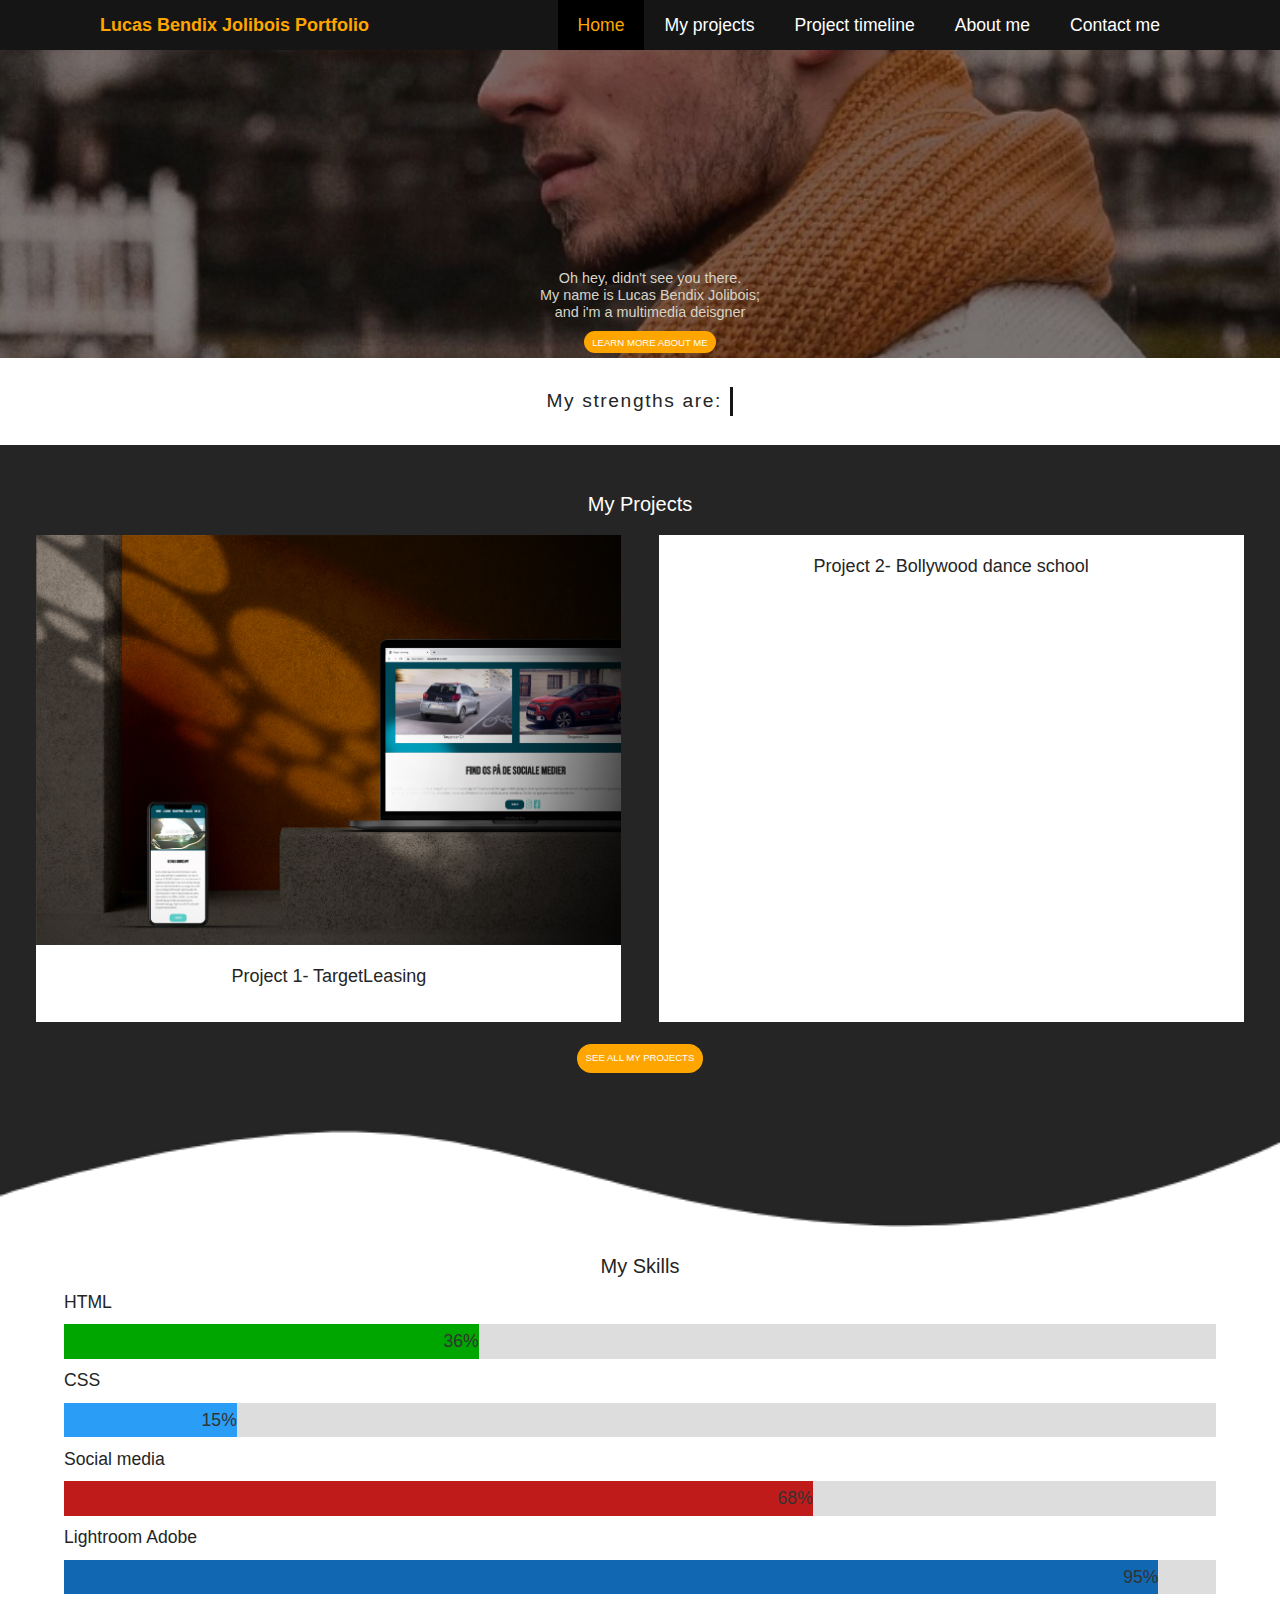
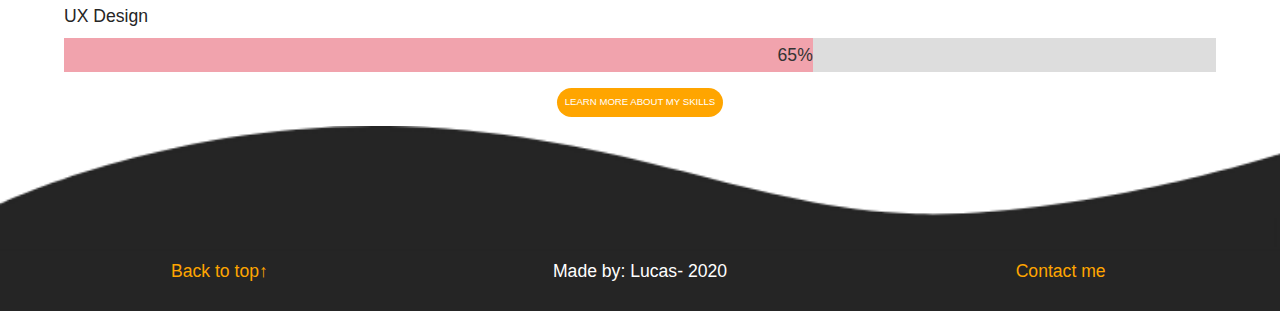
==== index.html @ a6227d9a "lavede about me i html og ændrede burger menu på alle sider" ====
<!DOCTYPE html>
<html>
    <head>
        <meta charset="UTF-8">
        <meta name="viewport" content="width=device-width, initial-scale=1.0">
        <meta http-equiv="X-UA-compatible" content="ie=egde">
        <meta name="description" content="Lucas Jolibois portfolio">
        <meta name="keywords" content="lucas portfolio, pratikplads, multimedie designer, studerende søger praktik">
        <title>Lucas Bendix Jolibois portfolio</title>
        <link rel = "icon" type = "image/png" href = "france2.jpg">
        <link rel = "apple-touch-icon" type = "image/png" href = "france2.jpg"/>
        <script src="https://kit.fontawesome.com/06755d9ca7.js"></script> 
        <link rel="stylesheet" href="style.css">
    </head>
    <body id="body-index">

        <!-- Navigation bar -->
            <header>
                <!--logo (name of the portfolio)-->
                <div class="logo">Lucas Bendix Jolibois Portfolio</div>

                <!--The menu options-->
                <nav >
                <ul>
                    <li><a class="active" href="index.html">Home</a></li>
                    <li><a href="my-projects.html">My projects</a></li>
                    <li><a href="#">Project timeline</a></li>
                    <li><a href="about-me.html">About me</a></li>
                    <li><a href="contact-me.html">Contact me</a></li>
                </ul>

                <!--the burger menu-->
            </nav>
            <div class="burger-menu"><i class="fas fa-bars"></i></div>
            </header>

                


        <!--SECTION A-->

           <section id="section-a">
    
            <div class="bg-image"></div>
            <div class="content-text">
            <h1>Oh hey, didn't see you there.</h1>
            <h1>My name is Lucas Bendix Jolibois; </h1>
            <h1>and i'm a multimedia deisgner</h1>
            <a href="#section-b" class="btn">LEARN MORE ABOUT ME</a>
            </div>
        </section> 


        <!--SECTION B-->
        <section id="section-b" class="container">
            <h1 class="strength">My strengths are:
                <span class="typed-text"></span><span class="writting-cursor">&nbsp;</span></h1>
        </section>

            <!-- SECTION C-->
            <section id="section-c" class="grid">
                <h2 class="content-title">My Projects</h2>
                <ul>
                    <li>
                        <div class="card"> 
                            <img class="image" src="targetleasing.jpg" alt="" width="auto" height="200px">
                            <!--<a id="img-targetleasing" href="#">*/-->
                            <h3 class="card-title">Project 1- TargetLeasing</h3>
                        <!--</a>-->
                        </div>
                    </li>
                    <li>
                        <div class="card">
                            <img class="image" src="bollywood.png"  alt="" width="auto" height="200px">
                            <h3 class="card-title">Project 2- Bollywood dance school</h3>
                        </div>
                    </li>
                </ul>

                <a href="my-projects.html" class="btn2">SEE ALL MY PROJECTS</a>

            </section>

            <!--SECTION D-->
            <section class="section-d">
                <div class="section-c-end-1">
                    <img class="image-2" src="sectionc-end@2x.png"  alt="" width="auto" height="200px">
                </div>
                <h2 id="skill-title" class="content-title">My Skills</h2>
                <div class="container-d">

                    <p class="skill-p">HTML</p>
                    <div class="skill-container">
                        <div class="skill html">36%</div>
                    </div>


                    <p class="skill-p">CSS</p>
                    <div class="skill-container">
                        <div class="skill CSS">15%</div>
                    </div>


                    <p class="skill-p">Social media</p>
                    <div class="skill-container">
                        <div class="skill social-media">68%</div>
                    </div>


                    <p class="skill-p">Lightroom Adobe</p>
                    <div class="skill-container">
                        <div class="skill lightroom">95%</div>
                    </div>


                    <p class="skill-p">UX Design</p>
                    <div class="skill-container">
                        <div class="skill ux-design">65%</div>
                    </div>

                </div>

                <a href="#section-d" class="btn3">LEARN MORE ABOUT MY SKILLS</a>

            </section>


                        <!--SECTION E/ footer-->
                        <section class="section-e">
                            <div class="section-d-end-1">
                                <img id="footer-bølge" class="image-2" src="footer-bølge@2x.png"  alt="" width="auto" height="200px">
                            </div>
                        </section>


                        <!--FOOTER-->
                        <footer id="footer">
                            
                            <ul id="foot">
                                <li id="contact-footer"><a href="#section-a">Back to top↑</a></li>
                                <li id="made-by">  Made by: Lucas- 2020</li>
                                <li id="contact-footer"><a href="contact-me.html">Contact me</a></li>
                            </ul>
                        </footer>
                        
                        
                        
                        
                        
                        <!--Makes the burger menu usable so that it has a function-->
                        <script src="https://code.jquery.com/jquery-3.5.1.js"></script>
                        <script type="text/javascript">
                        $(document).ready(function(){ /*all selectors starts with a "$"*/
                        $('.burger-menu').click(function(){ /*makes it posible to click on the burger menu and adds a function to it*/
                        $('nav').toggleClass('active')}) })</script>  <!--does so that the function that the bruger menu has is to activate the nav bar (the elemtent "nav" will be shown)-->

                        <!--Link to the java script sheet-->
                        <script src="main.js"></script>
    </body>
    </html>
---- style.css ----
@import url('https://fonts.googleapis.com/css2?family=BioRhyme:wght@200&display=swap');

/*Core style*/
body{
    margin: 0;
    font-family: Helvetica, sans-serif;
    text-align: center;
    font-size: 1.1em;
    line-height: 1.5;
    background: #fff;
    color: #ffffff;
}

/*Navigation*/
header{
    position: absolute;
    top: 0;
    left: 0;
    padding: 0 100px;
    background: #151515;
    width: 100%;
    box-sizing: border-box;
}

/*logo in the navigation*/
header .logo{
    color: orange;
    height: 50px;
    line-height: 50px;
    font-size: 18px;
    float: left;
    font-weight: bold;
}

/*push the menu options to the right*/
header nav{
    float: right;
}

/*display flex*/
header nav ul{
    margin: 0;
    padding: 0;
    display: flex;
}

/*removed liststyle*/
header nav ul li{
    list-style: none;
}

/*adapted the menu optiosn to the nav bar on desktop*/
header nav ul li a{
    height: 50px;
    line-height: 50px;
    padding: 0 20px;
    color: #fff;
    text-decoration: none;
    display: block;
}

/*added a hover effect and a location effect*/
header nav ul li a:hover,
header nav ul li a.active{
    color: orange;
    background: #000000;
}

/*added the bruger menu to the menubare and removed it for desktop*/
.burger-menu{
    color: #fff;
    float: right;
    line-height: 50px;
    font-size: 24px;
    cursor: pointer;
    display: none;
}

/*BTN*/
.btn{
    text-decoration: none;
    background: orange;
    display: inline-block;
    color: #ffff;
    padding: 0.7375em 0.85em;
    border-radius: 2em;
    font-size: 9.6px;
    margin: 0.5em 0;
    padding-bottom: 0.7375em;
}

.btn:hover{
    color: orange;
    background: #111111;
}

.btn2{
    text-decoration: none;
    background: orange;
    display: inline-block;
    color: #ffff;
    padding: 0.7375em 0.85em;
    border-radius: 2em;
    font-size: 9.6px;
    margin: 0.5em 0;
    padding-bottom: 0.7375em;
}

.btn2:hover{
    color: orange;
    background: #111111;
}

/*SECTION A*/
#section-a{
    min-height: 328px;
    color: #D8D3C7;
    text-align: left;
    line-height: 0.4375em;
}

#section-a .bg-image{
    position: absolute;
    background-image: url("me1.png");
    display: block;
    background-color: #333333;
    background-position: center;
    background-repeat: no-repeat;
    background-size: cover;
    margin-top: 50px;
    width: 100%;
    height: 328px;
    z-index: -1;
    opacity: 1;
    }
    
    .content-text{
    padding-top: 265px;
    margin-left: 20px;
    text-align: center;
    font-size: 16px;
}

    #section-a h1{

        padding-bottom: 0;
        font-size: 0.9em;
        font-family: Helvetica, sans-serif;
        font-weight: normal;
    }
    
    #section-a .content-wrap{
        padding: 0 1.5em;
    }  

    /*SECTION-B*/
    .container{
        display: flex;
        justify-content: center;
        align-items: center;
    }

    #section-b{
        background-color: #fff;
    }

    .container h1{
        font-size: 1.2rem;
        font-weight: lighter;
        letter-spacing: 0.1rem;
        text-align: center;
        overflow: hidden;
        padding: 1rem;
        color: #252525;
    }

    .typed-text{
        font-weight: lighter;
        color: orange;
    }

    /*the blink type animation*/
    .writting-cursor{
        display: inline-block;
        width: 3px;
        background-color: #151515;
        margin-left: 0.1rem;
        animation: blink 1s infinite;
    }

    .writting-cursor.typing{
        animation: none;
    }

    /*here i define the apearance of the blinking type animation fro section b*/
    @keyframes blink{
        0% { background-color: #151515;} /*0% of the 1s it will be white*/
        49% { background-color: #151515;}
        50% { background-color: transparent;} /*50% of the animation of the one second it will be transparent which will make it blink*/
        99% { background-color: transparent;}
        100% { background-color: #151515;} /*this will make it reapear at 100% which is at 1 second*/
    }



    #body-index img{
        display: block;
        width: 100%;
        height: auto;
    }
    
    /*Section C*/
    #section-c {
        background: #252525;
        padding: 20px 1em 17px;
    }

    #section-c h2{
        font-size: 20px;
        font-weight: lighter;
        margin-top: 24px;
    }

    #section-c .card-title{
        font-size: 18px;
        font-family: Helvetica, sans-serif;
        font-weight: lighter;
        padding-bottom: 14px;
        padding-top: -15px;
    }
    
    #section-c ul{
        list-style: none;
        margin: 0;
        padding: 0;
    }
    
    #section-c li{
        margin-bottom: 1em;
        background: #ffffff;
        color: #252525;
    }
    
    .card-content{
        padding: 1.5em;
    }

/*SECTION D*/

    .section-d{
        box-sizing: border-box;
    }

    .section-c-end-1{
        margin-top: -1px;
        display: block;
    }
    .container-d p{
        color: #252525;
        line-height: 0.5em;
        
    }

    .container-d{
        margin-top: 1em;
        margin-left: 5%;
        width: 90%;
    }

    .skill-p{
        text-align: left;
        color: #252525;
    }

    #skill-title{
        color: #252525;
        font-size: 20px;
        font-weight: lighter;
        margin-top: 24px;
    }

    .skill-container{
        width: 100%;
        background: #ddd;
    }

    .skill{
        text-align: right;
        padding-top: 4px;
        padding-bottom: 4px;
        color: #333333;
    }

    .html{
        width: 36%;
        background-color: #00A600;
    }

    .CSS{
        width: 15%;
        background-color: #2a9df6;
    }

    .social-media{
        width: 68%;
        background-color: #c01b1b;
    }

    .social-media{
        width: 65%;
        background-color: #c01b1b;
    }

    .lightroom{
        width: 95%;
        background-color: #1167b1;
    }

    .ux-design{
        width: 65%;
        background-color: #f1a3ad;
    }


    /*btn for skills*/
    .btn3{
        text-decoration: none;
        background: orange;
        display: inline-block;
        color: #ffff;
        padding: 0.7375em 0.85em;
        border-radius: 2em;
        font-size: 9.6px;
        margin: 16px 0;
        padding-bottom: 0.7375em;
    }
    
    .btn3:hover{
        color: orange;
        background: #111111;
    }

    /*SECTION E*/
    #footer-bølge{
        margin-top: -7px;
        display: block;
    }


 /*FOOTER*/


 #footer{
    padding: 0.6em;
    padding-bottom: 1.5em;
    background: #252525;
    color: #ffffff;
    text-align: center;
    font-family: Helvetica, sans-serif;
    margin-top: -3px;
    
    
}

#footer a{
    color: orange;
    text-decoration: none;
}

#footer ul{
    list-style: none;
    margin: 0;
    padding: 0;
}
#footer ul a{
    list-style: none;
    margin: 0;
    padding: 0;
    
}

#foot{
    display: grid;
    grid-gap: 3px;
    padding: 0;
    list-style: none;
    grid-template-columns: 1fr  1fr 1fr ; 
}




/*@media for samller devices such as iphone SE*/
@media (max-width: 320px){
    header .logo{
        font-size: 18px; 
    }}

    @media(min-width: 700px){

    
        #section-c .card-content{
            margin-left: 300px;
        }
    
        #section-c ul{
            display: flex;
            justify-content: space-around;
        }
    
        #section-c li{
            width: 47%;
        }

        #section-c .grid-project li{
            width: 4%;
        }
    }


/*------------------------   MY PROJECTS   -----------------------------*/


/* this selecs and applies to every element before and after CSS pseudo elements */
#body-projects *,           
#body-projects *::before,
#body-projects *::after {
  box-sizing: border-box;
}

/*CSS FOR THE BODY*/
#body-projects { 
  color: #272727;
  font-family: Helvetica, sans-serif;
  text-align: center;
  font-style: normal;
  font-weight: 500;
  letter-spacing: 0.1px;
  line-height: 1.5;
  padding: 1rem;
  background: #252525;
}

/*the cards themselves*/
.my-projects-cards-title-section{
  max-width: 1300px; /*the largest width the cards can have*/
  margin: 0 auto; /*the auto will help center it*/
}

/* the title above the cards*/
.my-projects-cards-title-section h1 { 
    margin-top: 2em;
    text-align: center;
    font-size: 1.2rem;
    font-weight: lighter;
    letter-spacing: 0.1rem;
    text-align: center;
    overflow: hidden;
    padding: 1rem;
    color: #fff;
}

.my-projects-cards-title-section img {
    display: block; /*displays it (if it had said none it wouldnt have been visible*/
    width: 100%; /*width of the picture*/
    height: 20rem; /*the height of the picture*/
    object-fit: cover; /*does so the it fits the cove of the box. this does so that the height or width won't get weirdly affected*/
}

.btn5  {
  color: #252525;
  padding: 0.8rem;
  text-transform: uppercase; /*makes it big letters*/
  display: block; /*displays it as a block*/
  width: 100%; /*width of the button*/
  padding: 1.5rem; /*around the button*/
  font-size: 1.2rem; 
  text-align: center; /*centers the button*/
  color: orange; /*color of text from button*/
  background: #333333; /*background of button*/
  border: none; /*no borders*/
  border-radius: 0rem; /*makes the button rectangle*/
  transition: 0.2s; /*transition for it to change color*/
  cursor: pointer; /*shows that it is clickable*/
  letter-spacing: 0.1rem;
  text-decoration: none;
}



a, a:hover, a:focus, a:active {
    text-decoration: none;
    color: inherit;
}

.card-btn1:hover,
.card-btn1:active { /*activates the hover so that the buttons has an hover effect*/
    background-color: orange;
    color: #252525;
}

.card-btn1 span{
    margin-left: 1rem; /*how much it moves when the transition is activated*/
    transition: 0.2s; /*time for the arrow to apear*/
}

.card-btn1:hover span,
.card-btn1:active span{
    margin-left: 1.5rem; /*how much the arrow should move when the mouse is on the button (when its transitioning)*/
}

.cards1 {
  display: flex; /*flexes the cards so that they are in collumns*/
  flex-wrap: wrap; /*wraps it up in a way they puts it in rows*/
  text-decoration: none; /*removes text decorations*/
  list-style: none; /*removes list style*/
  margin: 0; /*does so it doesnt gets pushed*/
  padding: 0; /*does about the same thing*/
  transition: 0.2s; /*transition for the card to move when you have your mouse on it*/
}

.cards_item1 {
  display: flex; /*flexes the cards so that they are in collumns*/
  padding: 1rem; /*pushes everthing with 1 rem*/
}

.card1:hover{
    transform: translateY(-2%); /*how much the cards/ boxes move when the mouse is on it*/
    transition: 0.5s; /*transition time*/
    box-shadow: 0 4rem 8rem rgba(0, 0, 0, 0.41); /*shadow applied when the arrow is on the box*/
}

@media (min-width: 640px) {
  .cards_item1 {
    width: 50%; /*changes the width to 50%*/
  }
}

@media (min-width: 896px) {
  .cards_item1 {
    width: 33.33%; /*changes the width to 33,33% when the screensize is min 896px in width*/
  }
}

.card_content1 { /*card/ box with text*/
  padding: 1rem;
  background: #fff;
}

.card_title1 { /*title of all the cards/ boxes*/
  color: #252535;
  font-size: 1rem;
  font-weight: 600;
  margin: 0px;
  letter-spacing: 0.1rem;
}

.card_text1 { /* the text of the cards*/
  color: #252525;
  font-size: 0.875rem;
  line-height: 1.5;
  margin-bottom: 1.25rem;    
  font-weight: 400;
}

.card1 {
    background-color: #fff; /*changes color of background of card but is underneath*/
    border-radius: 0; /*changes the border radius to 0 so that it won't get round*/
    box-shadow: 0 3rem 6rem rgba(0, 0, 0, 0.1); /*adds a small barely visible shadow with a visibility of 0.1*/
    display: flex; 
    flex-direction: column;
    overflow: hidden;
  }





/*----------------TargetLeasing OG DE FLESTE ANDRE PROJEKTER-------------*/

/*body*/
#target-body{
    background: #252525;
    font-family: 'Helvetica', sans-serif;
}

/* SECTION A */
.target-image1{
    max-width:100%;
    height:auto;
    margin-top: 50px;
}
    
    #target-body img{
    vertical-align: middle;
    border-style:none;
    }

    .section-a-target{
        max-width:1500px;
    }

    /*SECTION B-G*/
body .project-about {
    margin-top: 50px;
    text-align: center;
    font-size: 1.2rem;
    font-weight: lighter;
    letter-spacing: 0.1rem;
    text-align: center;
    overflow: hidden;
    padding: 1rem;
    font-family: 'Helvetica', sans-serif;
    color: orange;


}

body .project-about-p{
    margin-top: -1.5em;
    font-family: 'Helvetica', sans-serif;
    padding-right: 10%;
    padding-left: 10%;
}

/*Section G*/
body .koncept-tl{
    margin-bottom: 2.8em;
}

/*------ youtube nicoline -------*/

body .nicoline-youtube{
    text-align: center; 
    margin-top: 50px;
}

#target-body p{
    padding-right: 10%;
    padding-left: 10%;
}

.nicoline-youtube{
    position: relative;
    width: 100%;
    padding-bottom: 40%; 
    height: 10;
  }
  .nicoline-youtube iframe{
    position: absolute; /*turn it into */
    top:0; /*placement of top*/
    left: 0; /*place of the left side. this puts the video in the middle. without this it would'nt be in the middle, and would'nt be responsive*/
    width: 100%; /*how much of the video should be visible in width*/
    height: 100%; /*how much of the video should be visible in height*/
    z-index: 1; /*does so that it is behind the burger menu when activated*/
  }

  /*--------------above earth------------*/
  /* SECTION A */
.target-image2{
    max-width:70%;
    height:auto;
    margin-top: 50px;
    margin-bottom: -4%;
}
    
    #section-a-target-2 img{
    vertical-align: middle;
    border-style:none;
    }

    .section-a-target2{
        max-width:1500px;
    }

  /*-------------------- CONTACT---------------------*/

/*css that will only affect the body of the contact page*/
#body-contact{
    background: #252525; /*changes the background of the contact page*/
}

/*title contact*/
#title-contact h2{
font-size: 20px; /*turns the font-size into 20px*/
font-weight: lighter; /*turns it into a ligthter font*/
padding-top: 50px; /*space between the top and the title*/
color: #ffff; /*changes the color of the title*/
text-align: center; /*aligns the title to the center*/
}


/*paragraph*/
.text-a-contact{
    margin-left: 5%; /*how much it gets pushed in from the left side*/
    margin-right: 5%; /*how much it gets pushed in from the right side*/
}

/*only affects my mail*/
p .mail{
    color: orange; /*chnages the color of my mail in the paragraph*/
}


/*the box itself*/
.box{
    background-color: #fff; /*makes the box that the formular is on white*/
    margin-top: 2%; /*closure so the section above*/
    margin-left: 10%; /*how much it gets pushed in from the left side*/
    margin-right: 10%; /*how much it gets pushed in from the right side*/
    padding: 20px; /*padding all around the boxes*/
    align-items: center; /*aligns it to the center*/
  }


  /*title of the different boxes (woudld'nt work without using an id)*/
  #label{
      color: #252525; /*changes it color*/
    display: block; /*displaying it as a block*/
    text-align: center; /*align it to the center*/
    line-height: 140%; /*line height between the deffirent lines*/
    font-size: 0.85em; /*the font size of the title above the boxes*/
}

/*the text box the the message*/
#text-box{
    height: 150px; /*the height of the box with the text*/
    font-family: Helvetica, sans-serif; /*changes the font so that it matches the others*/
}

/*css that will affect all the boxes, both the text box, select box and textarea*/
input[type=text], textarea, select {
    border: 0.5px solid #333333; /*this will add a border around the boxes that is 0.5px*/
    box-sizing: border-box;
    margin-top: 4px; /* margin between every box on top */
    margin-bottom: 12px; /* adds a margin under ever box*/
    width: 100%; /*this is the size of the boxes*/
    resize: vertical; /* does so that you can only resize the message box vertical. makes it more userfriendly */
    padding: 8px; /* this will add padding which will also change the size of the boxes*/ 
  }
  
  /* button of the contact formula*/
  input[type=submit] { /*the button is a type submit*/
    color: #fff; /*text color of the button*/
    background: #252525; /*background color of the button*/
    border-radius: 20px; /*roundness of the button*/
    border: none; /*removes border so that there's no mark around it*/
    padding: 12px 27px; /*height and width of the button*/
    cursor: pointer; /*shows that the button is clickable*/
  }
  
  /* hover effect when the mouse is on the button*/
  input[type=submit]:hover { /*once again the button is a type=submit*/
    columns: #252525; /*color of the text when the mouse is above the button*/
    background-color: orange; /*color that the button chnages into once the mouse is aboce it*/
  }
  
 
/*extra css code for the footer*/
#body-contact #footer{
    margin-top: 4%;
}




/*------- MEDIA QUERIES PRIMARILY FOR THE NAVIGATION--------*/


/*@media for the menu for everything smaller than 990 pixels*/
@media (max-width: 990px){
    header{
        padding: 0 20px;
    }

/*made the bruger menu visible on smaller devices (to make it responsive)*/
    .burger-menu{
        display: block;
    }

/*made the burger menu usable (on smaller devices)*/
    header nav{
        /*display: none;*/
        
        position: absolute; /*makes invisible so that you'll see the main page*/
        width: 100%;
        height: calc(100vh - 50px); /*100vh does so that the menu bare on phone uses all the screen. retracting 50px as the 100vh uses abit more than the whole screen*/
        background: #151515;
        z-index: 2; /*puts the burger menu infront as i had trouble with it either being behind the youtbe video or covering it so that the youtube video wouldn't play*/
        top: 50px; /*how far down it is places from the top*/
        left: -100%; /*does so that the menu bar comes from the left side. if it was without the -, it would have come from the right side*/
        transition: 0.5s; /*how long it takes for the menu bare to apear. 0.5s gives it time to show the transition*/
    }

/*code for the header nav. when its active the menu bar will apoear at the middle of the screen instead of being on the left side*/
    header nav.active{
        left: 0;
    }

/*code for the menu on smaller devices*/
    header nav ul{
        display: block; /*alignes the menu downwards*/
        text-align: center; /*centers it so that it isnt on the left side*/
    }

/*box code*/
    header nav ul li a{
        border-bottom: 1px solid #333333; /*adds a line around the menu options so that you can differentiate between the boxes of the meu options and the the limits and where it ends*/
    }
}
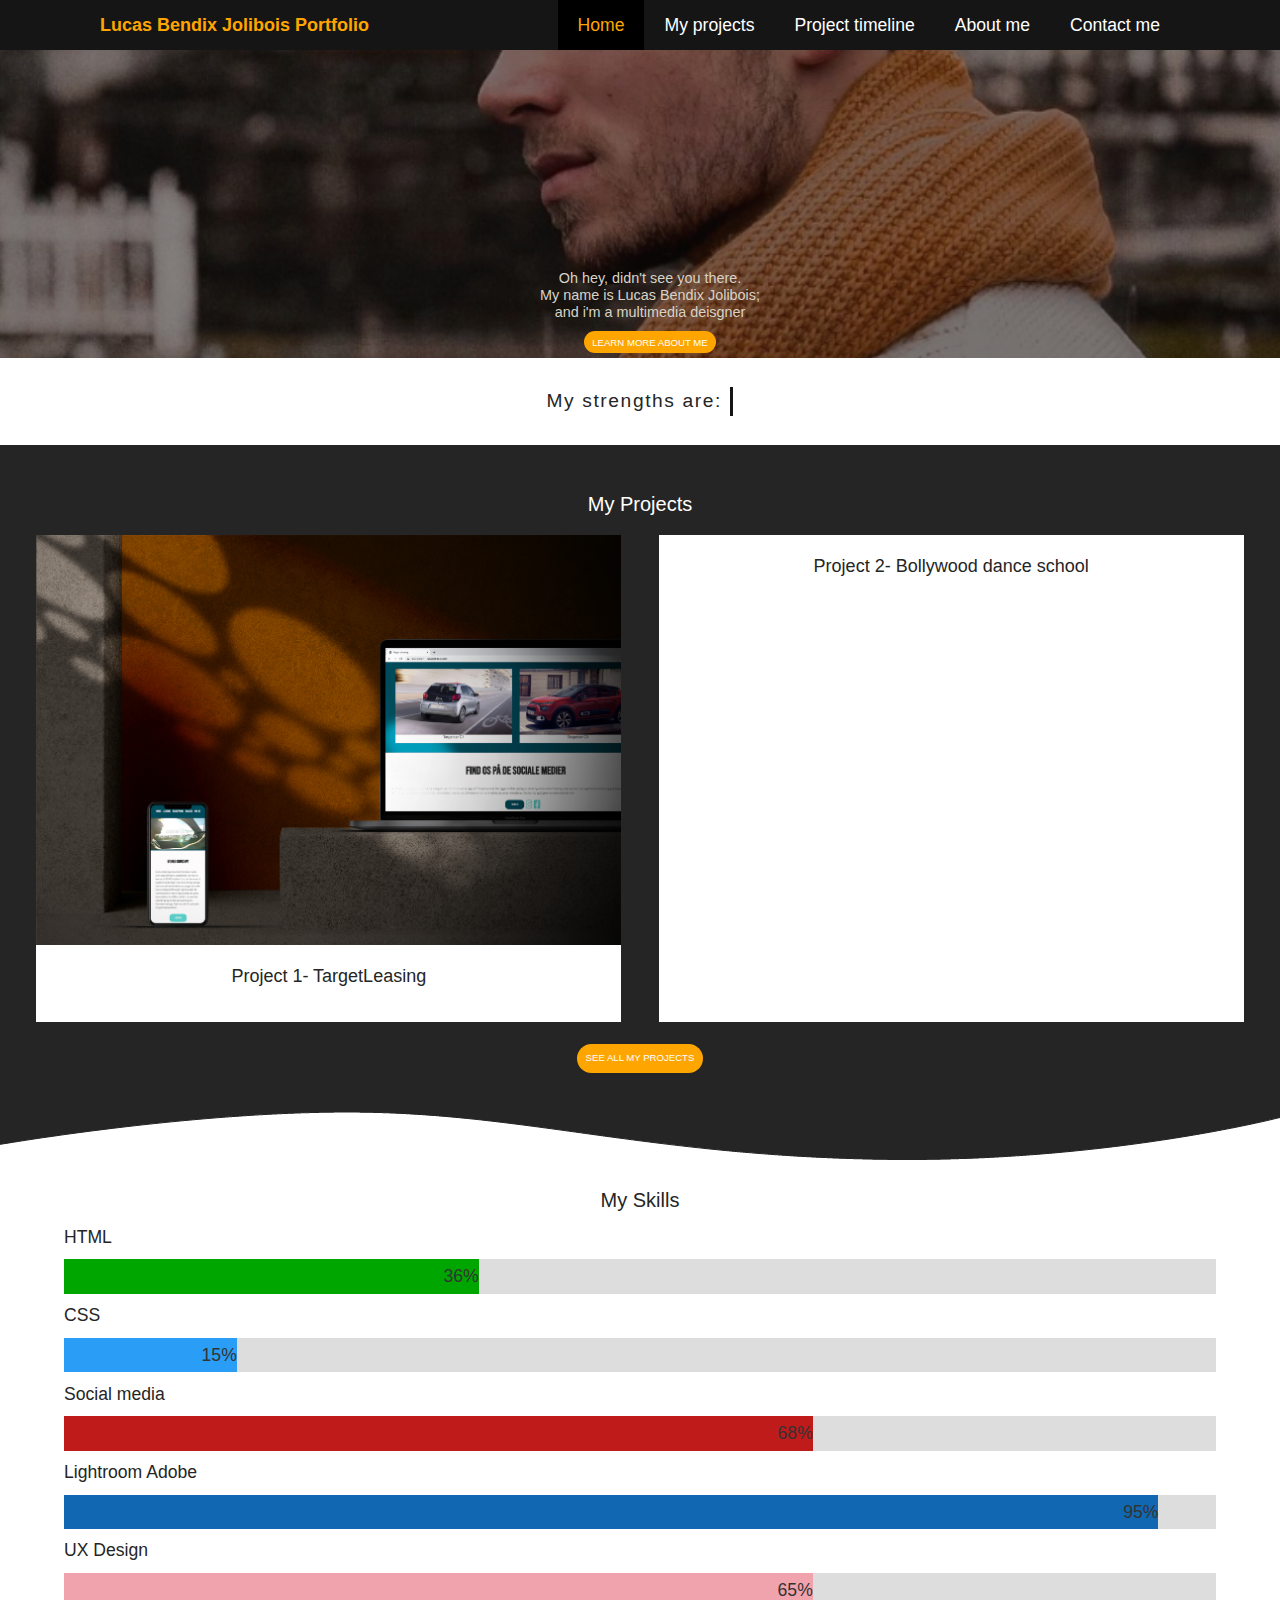
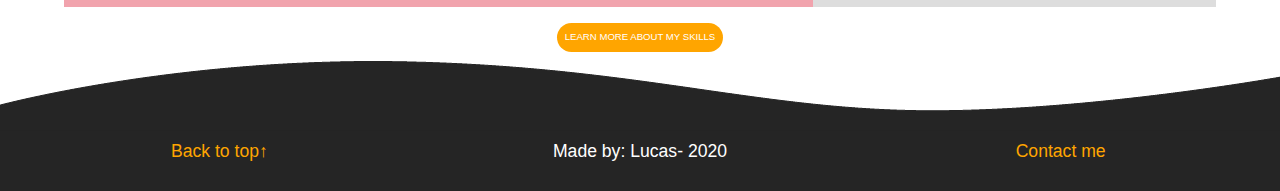
==== commit b932e5f7: "færdig med om mig siden" ====
--- a/index.html
+++ b/index.html
@@ -46,7 +46,7 @@
             <h1>Oh hey, didn't see you there.</h1>
             <h1>My name is Lucas Bendix Jolibois; </h1>
             <h1>and i'm a multimedia deisgner</h1>
-            <a href="#section-b" class="btn">LEARN MORE ABOUT ME</a>
+            <a href="about-me.html" class="btn">LEARN MORE ABOUT ME</a>
             </div>
         </section> 
 
@@ -84,7 +84,7 @@
             <!--SECTION D-->
             <section class="section-d">
                 <div class="section-c-end-1">
-                    <img class="image-2" src="sectionc-end@2x.png"  alt="" width="auto" height="200px">
+                    <img class="image-2" src="ting.png"  alt="" width="auto" height="200px">
                 </div>
                 <h2 id="skill-title" class="content-title">My Skills</h2>
                 <div class="container-d">
@@ -120,7 +120,7 @@
 
                 </div>
 
-                <a href="#section-d" class="btn3">LEARN MORE ABOUT MY SKILLS</a>
+                <a href="about-me.html" class="btn3">LEARN MORE ABOUT MY SKILLS</a>
 
             </section>
 
@@ -128,7 +128,7 @@
                         <!--SECTION E/ footer-->
                         <section class="section-e">
                             <div class="section-d-end-1">
-                                <img id="footer-bølge" class="image-2" src="footer-bølge@2x.png"  alt="" width="auto" height="200px">
+                                <img id="footer-bølge" class="image-2" src="ting2.png"  alt="" width="auto" height="200px">
                             </div>
                         </section>
 
--- a/style.css
+++ b/style.css
@@ -673,6 +673,140 @@
         max-width:1500px;
     }
 
+    /*----------------ABOUT ME-----------------*/
+
+
+
+/* this selecs and applies to every element before and after CSS pseudo elements */
+#body-about-me *,           
+#body-about-me *::before,
+#body-about-me *::after {
+  box-sizing: border-box;
+}
+
+
+#body-about-me li{
+    border: none;
+}
+
+
+/*CSS FOR THE BODY*/
+#body-about-me { 
+    background-color: #252525;
+  color: #272727;
+  font-family: Helvetica, sans-serif;
+  text-align: center;
+  font-style: normal;
+  font-weight: 500;
+  letter-spacing: 0.1px;
+  line-height: 1.5;
+  padding: 1rem;
+  
+}
+
+
+
+
+#section-a-projects2{
+    background-color: #fff;
+}
+
+
+/*the cards themselves*/
+.my-projects-cards-title-section2{
+  max-width: 1300px; /*the largest width the cards can have*/
+  margin: 0 auto; /*the auto will help center it*/
+}
+
+/* the title above the cards*/
+.my-projects-cards-title-section2 h1 { 
+    margin-top: 2em;
+    text-align: center;
+    font-size: 1.2rem;
+    font-weight: lighter;
+    letter-spacing: 0.1rem;
+    text-align: center;
+    overflow: hidden;
+    padding: 1rem;
+    color: #252525;
+}
+
+.my-projects-cards-title-section2 img {
+    display: block; /*displays it (if it had said none it wouldnt have been visible*/
+    border: none;
+    width: 100%; /*width of the picture*/
+    height: 20rem; /*the height of the picture*/
+    object-fit: cover; /*does so the it fits the cove of the box. this does so that the height or width won't get weirdly affected*/
+}
+
+
+
+
+
+
+
+.cards2 {
+  display: flex; /*flexes the cards so that they are in collumns*/
+  flex-wrap: wrap; /*wraps it up in a way they puts it in rows*/
+  text-decoration: none; /*removes text decorations*/
+  list-style: none; /*removes list style*/
+  margin: 0; /*does so it doesnt gets pushed*/
+  padding: 0; /*does about the same thing*/
+
+}
+
+.cards_item2 {
+  display: flex; /*flexes the cards so that they are in collumns*/
+  padding: 0rem; /*pushes everthing with 1 rem*/
+}
+
+
+
+@media (min-width: 640px) {
+  .cards_item2 {
+    width: 50%; /*changes the width to 50%*/
+  }
+}
+
+@media (min-width: 896px) {
+  .cards_item2 {
+    width: 33.33%; /*changes the width to 33,33% when the screensize is min 896px in width*/
+  }
+}
+
+.card_content2 { /*card/ box with text*/
+  padding: 1rem;
+  background: #fff;
+}
+
+.card_title2 { /*title of all the cards/ boxes*/
+  color: #252535;
+  font-size: 1rem;
+  font-weight: 600;
+  margin: 0px;
+  letter-spacing: 0.1rem;
+}
+
+.card_text2 { /* the text of the cards*/
+  color: #252525;
+  font-size: 0.875rem;
+  line-height: 1.5;
+  margin-bottom: 1.25rem;    
+  font-weight: 400;
+}
+
+.card2 {
+    background-color: #fff; /*changes color of background of card but is underneath*/
+    border-radius: 0; /*changes the border radius to 0 so that it won't get round*/
+
+    display: flex; 
+    flex-direction: column;
+    overflow: hidden;
+  }
+
+
+
+
   /*-------------------- CONTACT---------------------*/
 
 /*css that will only affect the body of the contact page*/
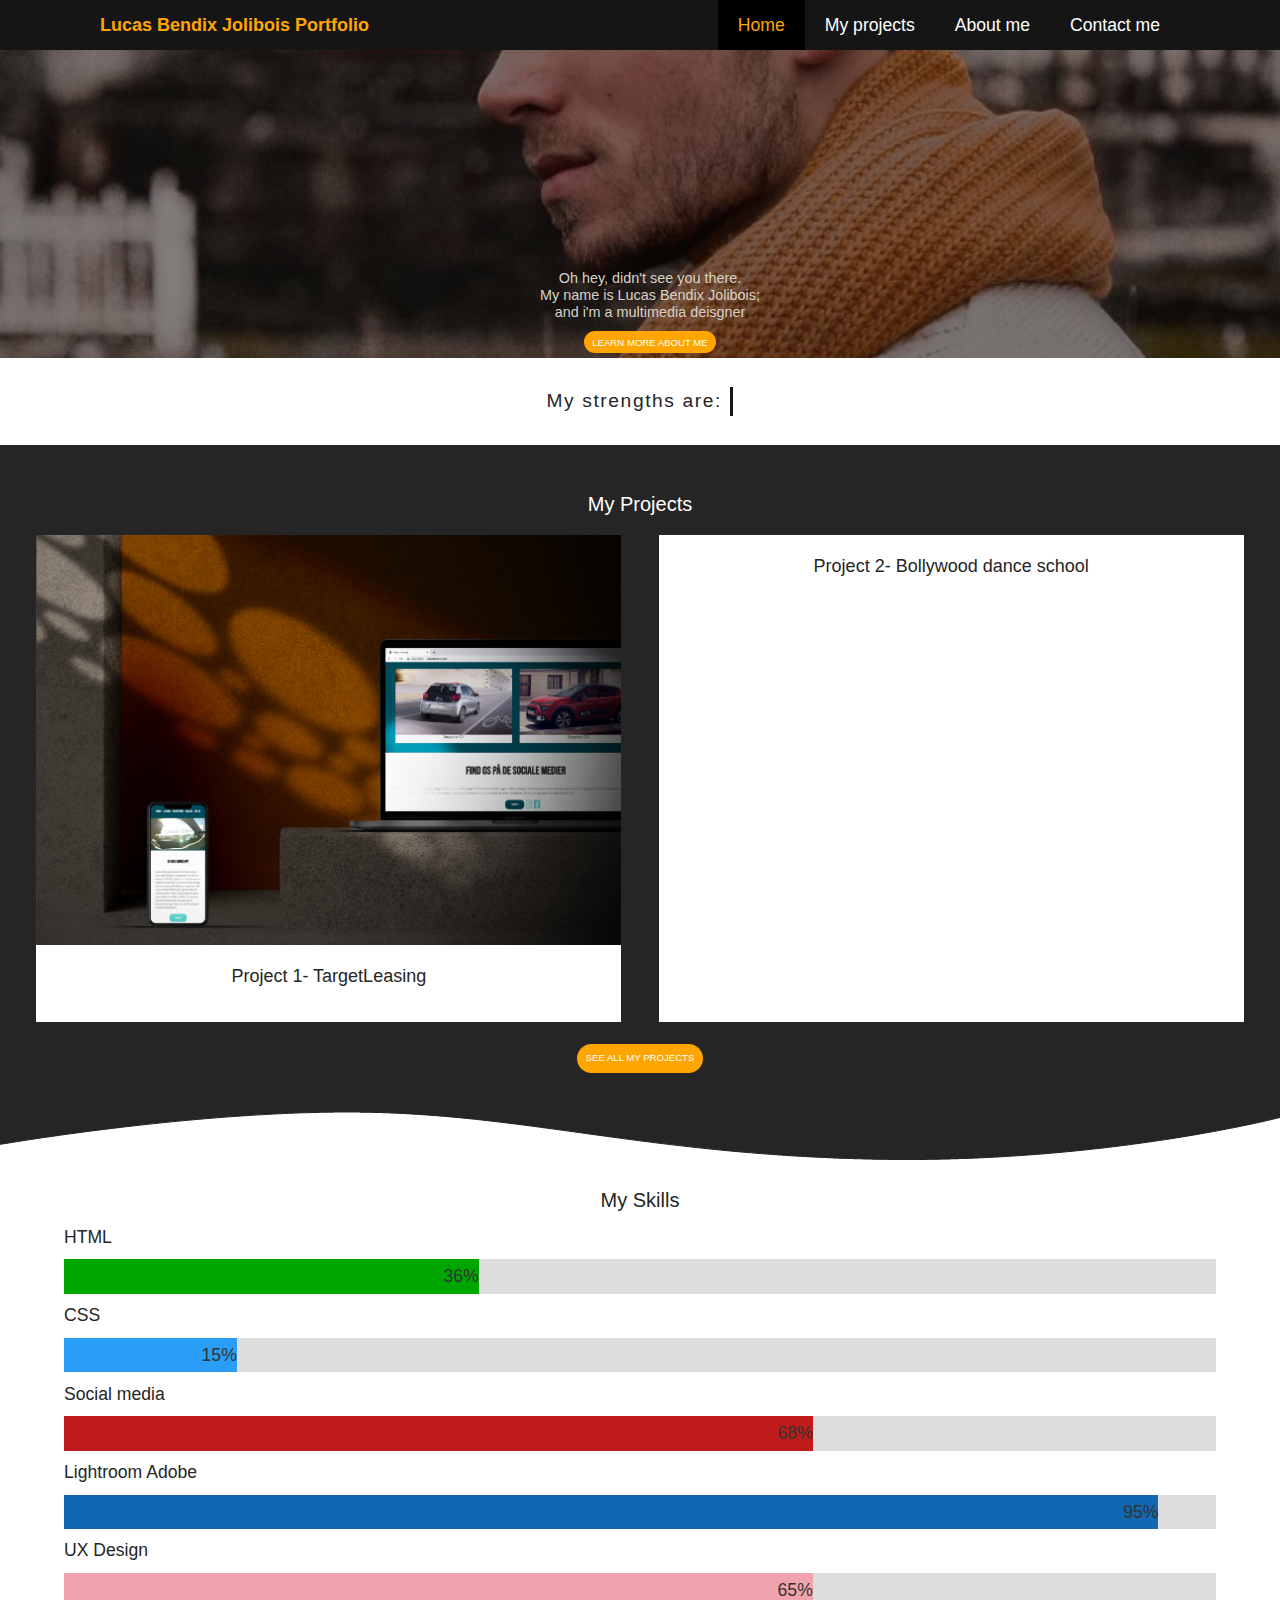
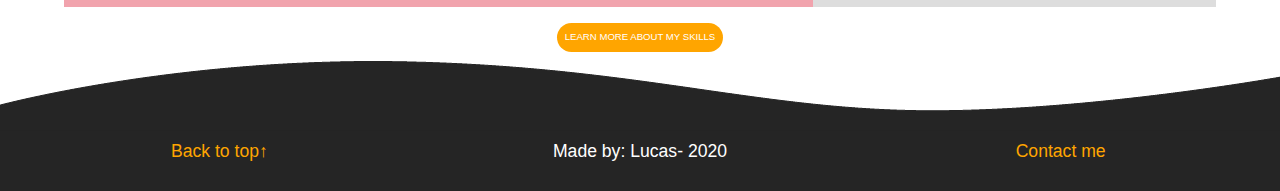
==== commit 7d8158a6: "fjernede en af menuerne" ====
--- a/index.html
+++ b/index.html
@@ -24,7 +24,6 @@
                 <ul>
                     <li><a class="active" href="index.html">Home</a></li>
                     <li><a href="my-projects.html">My projects</a></li>
-                    <li><a href="#">Project timeline</a></li>
                     <li><a href="about-me.html">About me</a></li>
                     <li><a href="contact-me.html">Contact me</a></li>
                 </ul>
--- a/style.css
+++ b/style.css
@@ -942,3 +942,23 @@
         border-bottom: 1px solid #333333; /*adds a line around the menu options so that you can differentiate between the boxes of the meu options and the the limits and where it ends*/
     }
 }
+
+
+@media (max-width: 340px){
+header .logo{
+    font-size: 15px;
+
+}}
+
+@media (max-width: 299px){
+    header .logo{
+        font-size: 11px;
+    
+    }}
+
+
+    @media (max-width: 235px){
+        header .logo{
+            font-size: 10px;
+        
+        }}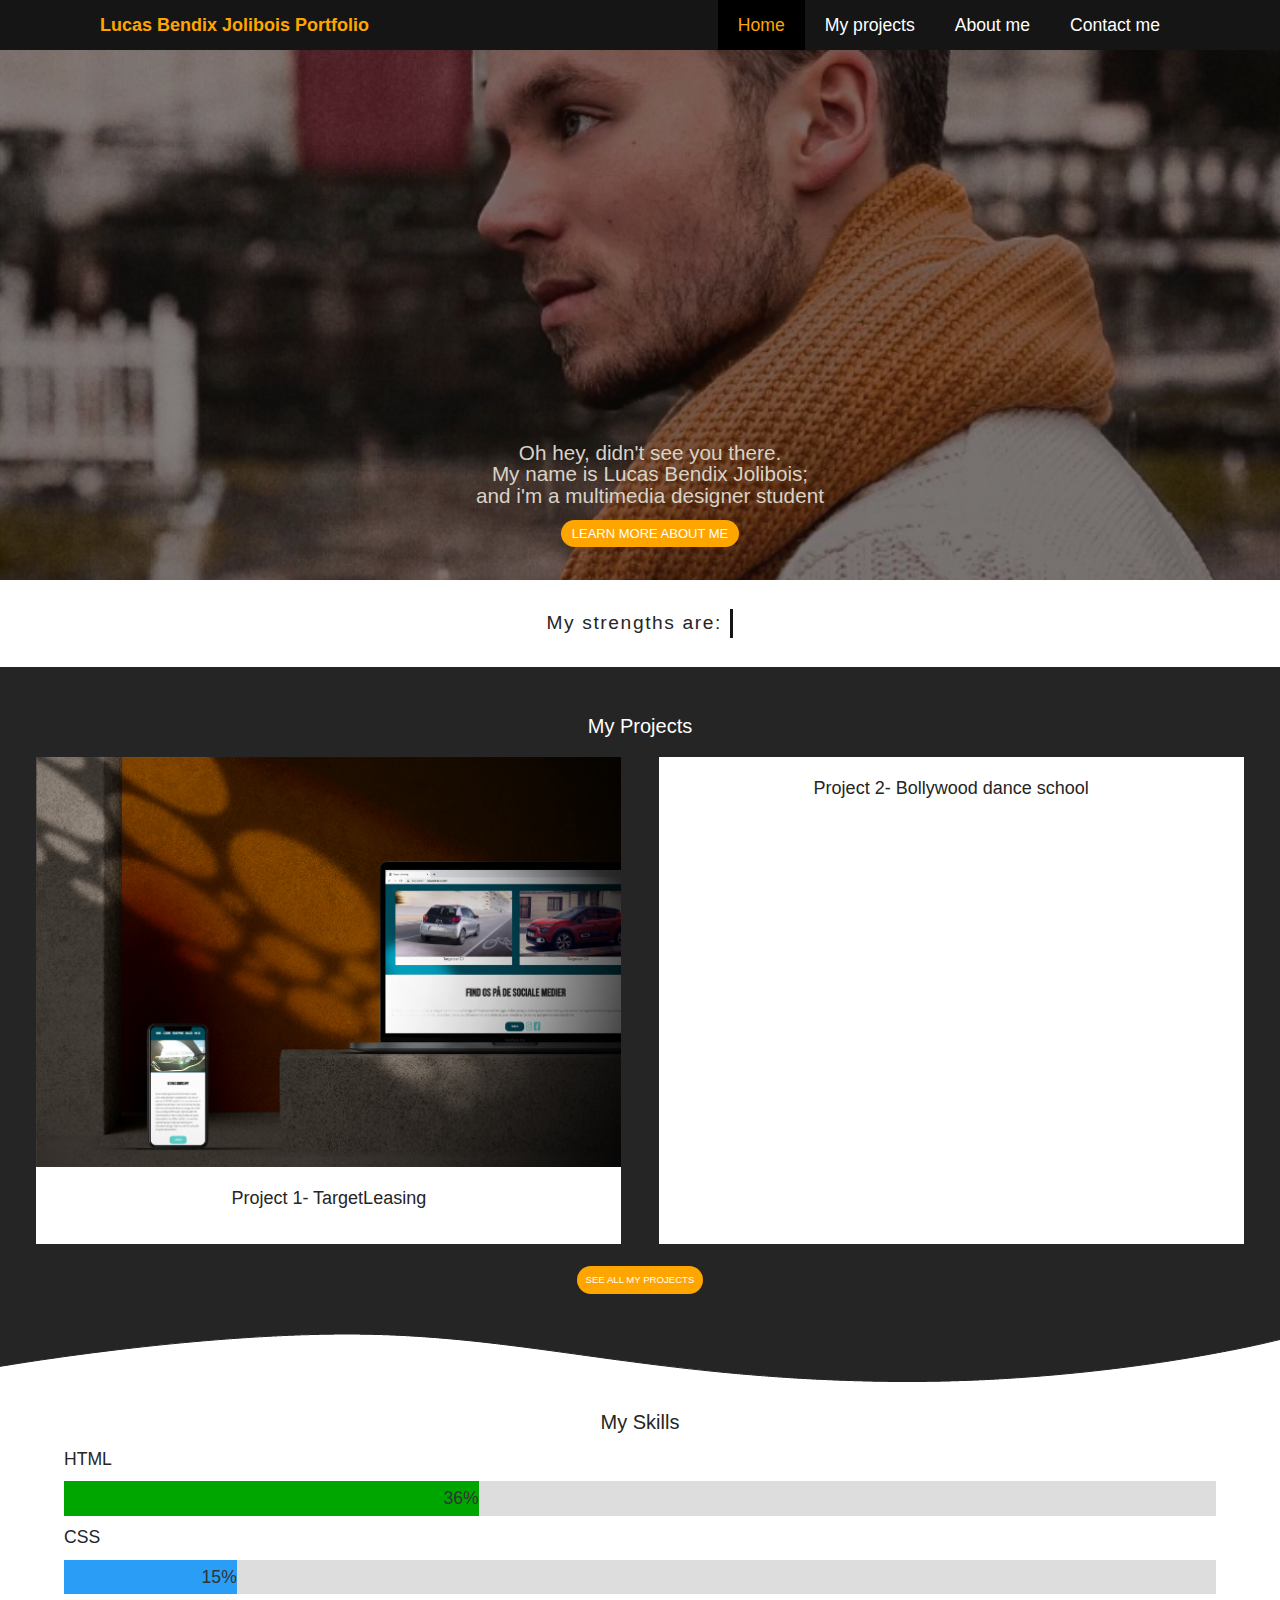
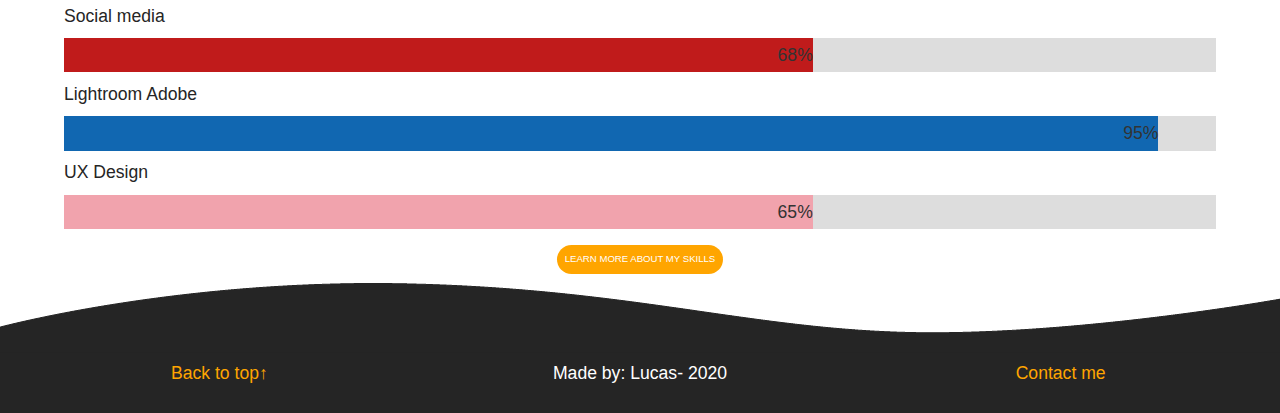
==== commit a619f17f: "små ændringer" ====
--- a/index.html
+++ b/index.html
@@ -44,7 +44,7 @@
             <div class="content-text">
             <h1>Oh hey, didn't see you there.</h1>
             <h1>My name is Lucas Bendix Jolibois; </h1>
-            <h1>and i'm a multimedia deisgner</h1>
+            <h1>and i'm a multimedia designer student</h1>
             <a href="about-me.html" class="btn">LEARN MORE ABOUT ME</a>
             </div>
         </section> 
--- a/style.css
+++ b/style.css
@@ -961,4 +961,42 @@
         header .logo{
             font-size: 10px;
         
-        }}+        }}
+
+    /*makes the home page more readable when desktop*/
+
+        @media (min-width: 830px){
+        #section-a .bg-image{
+            height: 580px;
+        }
+    #section-a{
+        height: 580px;
+    }
+    .content-text{
+        padding-top: 435px;
+        margin-left: 20px;
+        text-align: center;
+        font-size: 23px;
+    }
+    
+        #section-a h1{
+    
+            padding-bottom: 0;
+            font-size: 0.9em;
+            font-family: Helvetica, sans-serif;
+            font-weight: normal;
+        }
+
+        .btn{
+            text-decoration: none;
+            background: orange;
+            display: inline-block;
+            color: #ffff;
+            padding: 0.7375em 0.85em;
+            border-radius: 2em;
+            font-size: 13px;
+            margin: 0.5em 0;
+            padding-bottom: 0.7375em;
+        }
+
+}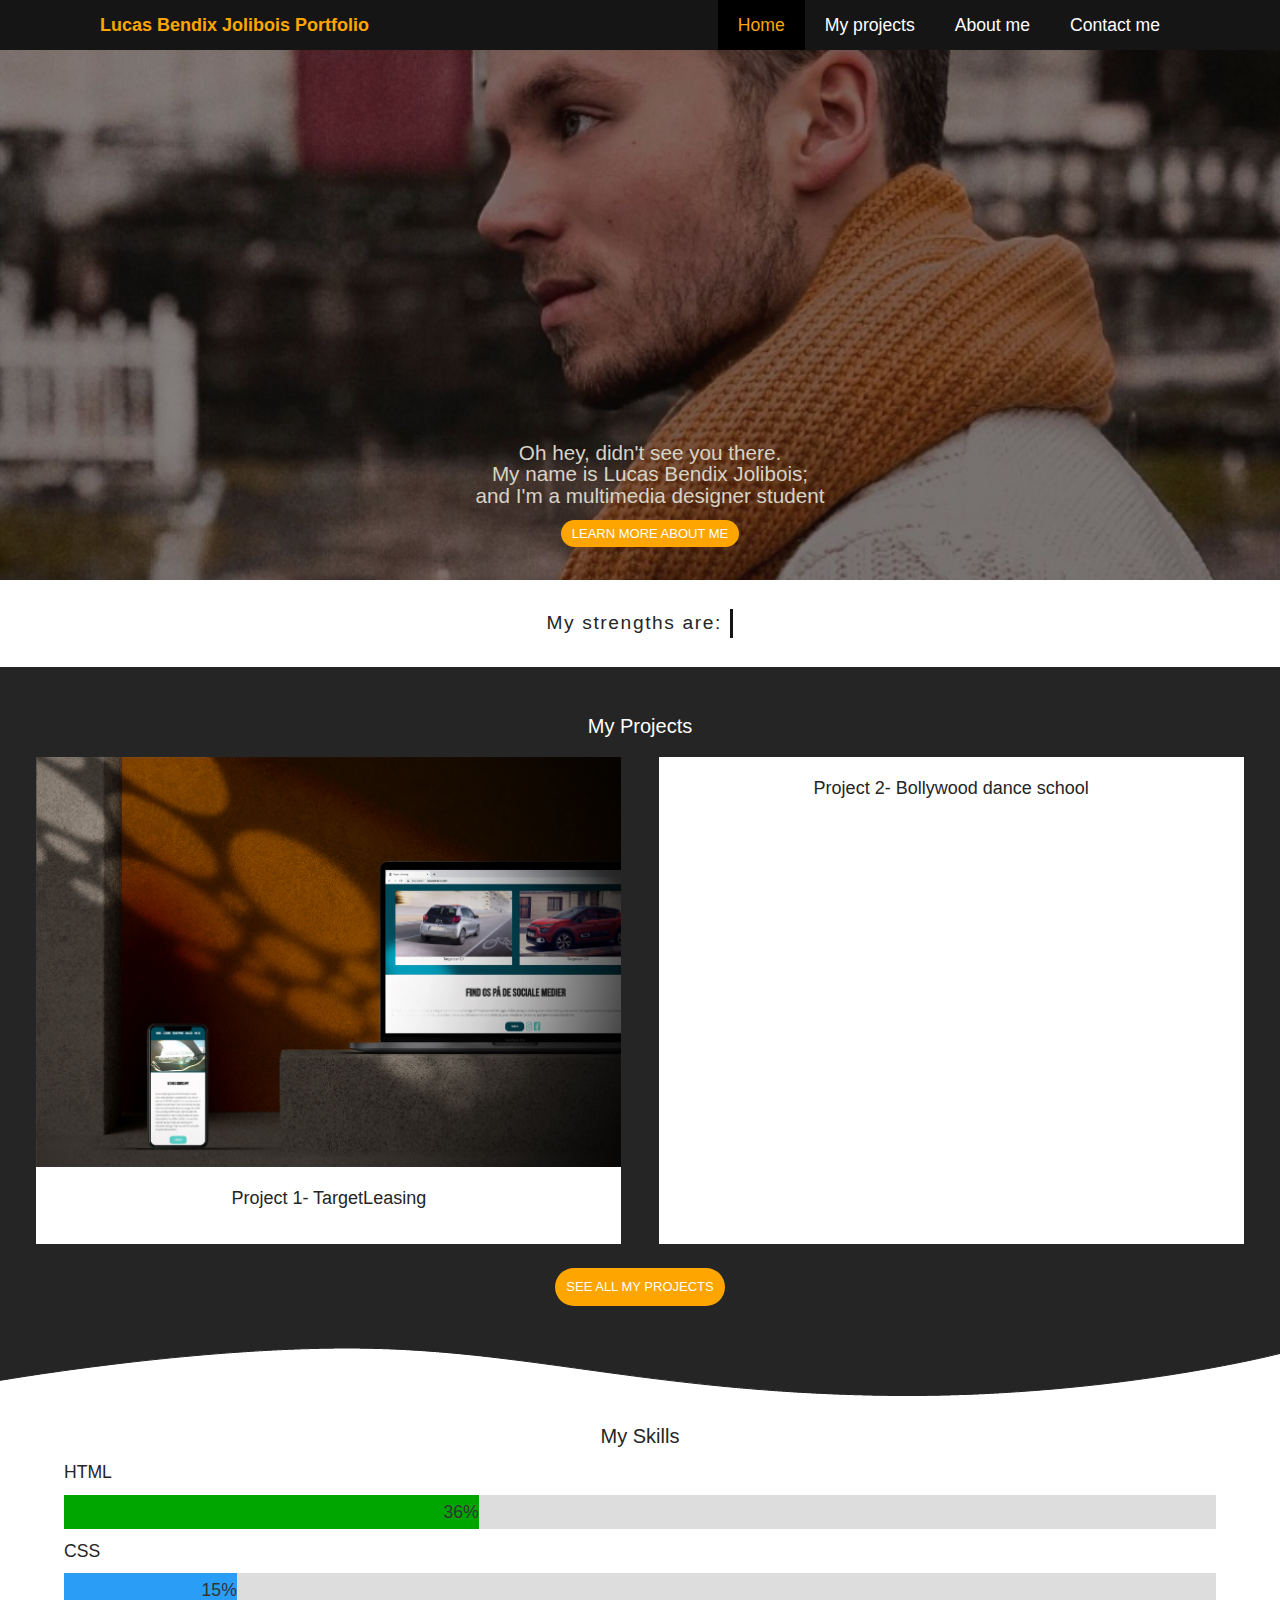
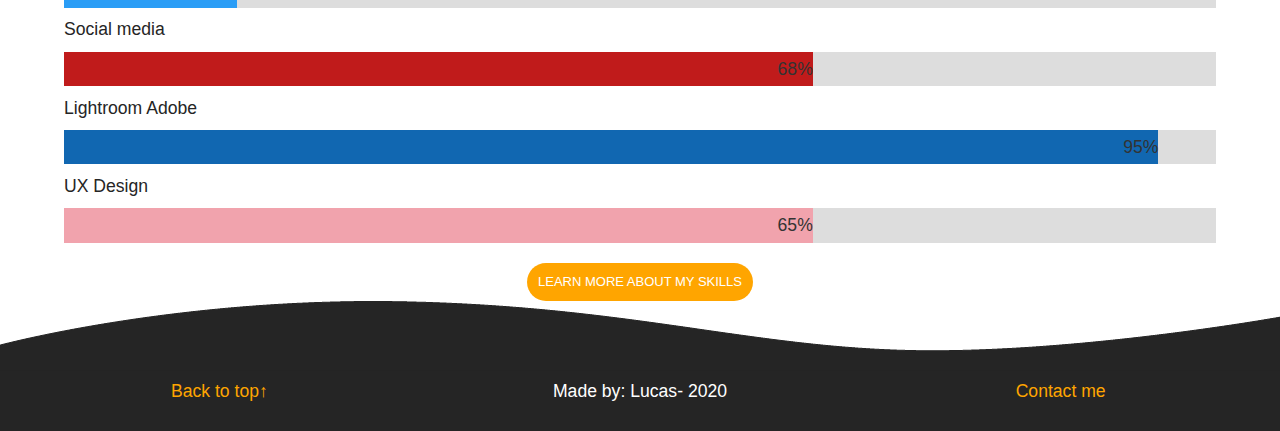
==== commit 8a08df20: "google analytics" ====
--- a/index.html
+++ b/index.html
@@ -1,6 +1,16 @@
 <!DOCTYPE html>
 <html>
     <head>
+<!-- Global site tag (gtag.js) - Google Analytics -->
+<script async src="https://www.googletagmanager.com/gtag/js?id=G-J9VGYQMG75"></script>
+<script>
+  window.dataLayer = window.dataLayer || [];
+  function gtag(){dataLayer.push(arguments);}
+  gtag('js', new Date());
+
+  gtag('config', 'G-J9VGYQMG75');
+</script>
+
         <meta charset="UTF-8">
         <meta name="viewport" content="width=device-width, initial-scale=1.0">
         <meta http-equiv="X-UA-compatible" content="ie=egde">
@@ -44,7 +54,7 @@
             <div class="content-text">
             <h1>Oh hey, didn't see you there.</h1>
             <h1>My name is Lucas Bendix Jolibois; </h1>
-            <h1>and i'm a multimedia designer student</h1>
+            <h1>and I'm a multimedia designer student</h1>
             <a href="about-me.html" class="btn">LEARN MORE ABOUT ME</a>
             </div>
         </section> 
@@ -155,5 +165,6 @@
 
                         <!--Link to the java script sheet-->
                         <script src="main.js"></script>
+                        
     </body>
     </html>--- a/style.css
+++ b/style.css
@@ -987,7 +987,7 @@
             font-weight: normal;
         }
 
-        .btn{
+        .btn, .btn2, .btn3{
             text-decoration: none;
             background: orange;
             display: inline-block;
@@ -998,5 +998,8 @@
             margin: 0.5em 0;
             padding-bottom: 0.7375em;
         }
+        .btn3{
+            margin-top: 20px;
+        }
 
 }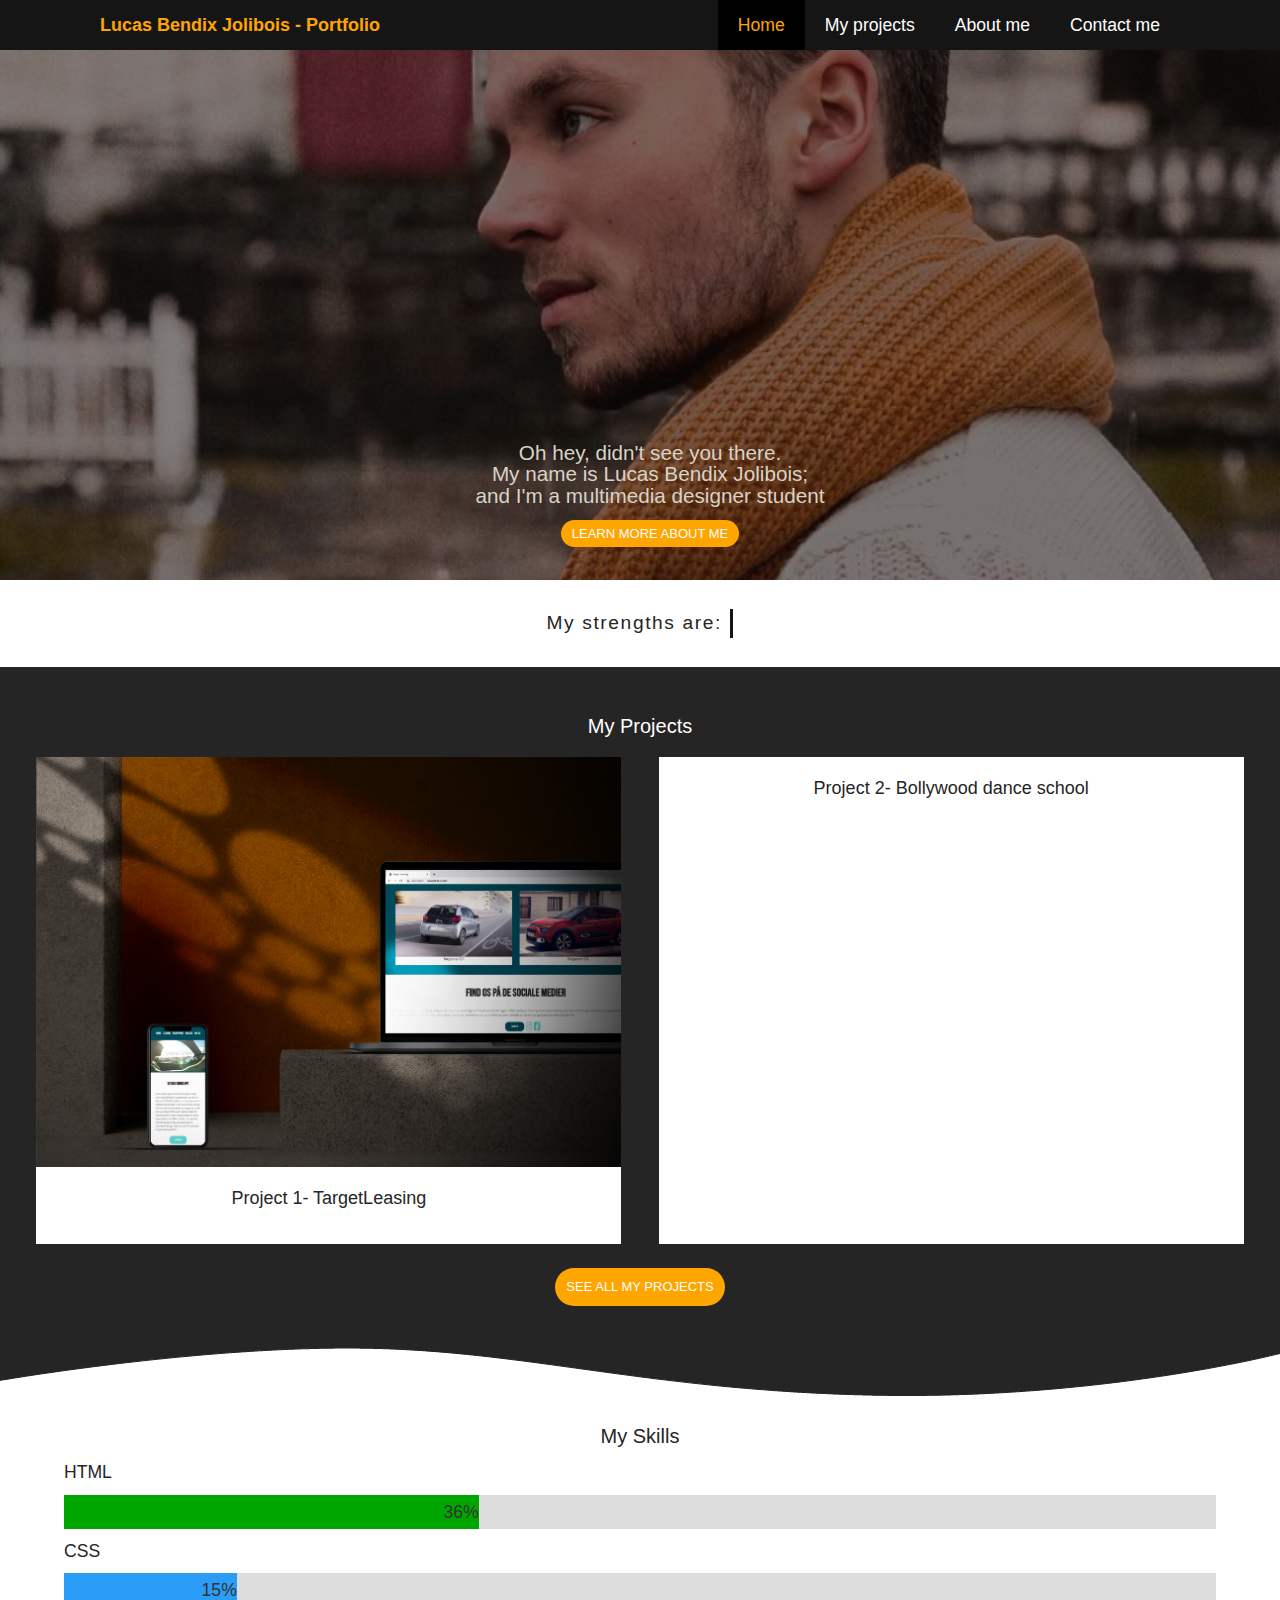
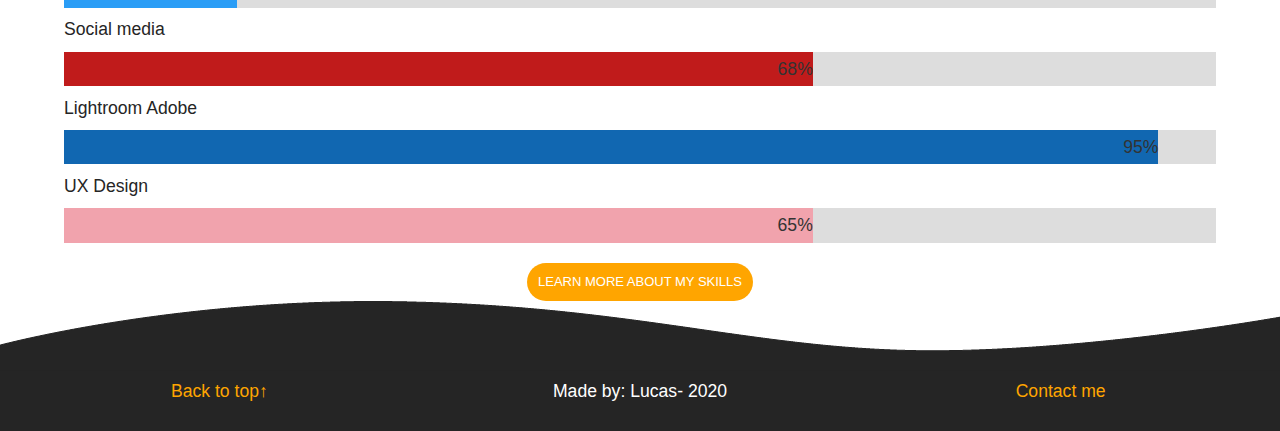
==== commit 3f64e73c: "ændrede på text" ====
--- a/index.html
+++ b/index.html
@@ -14,8 +14,8 @@
         <meta charset="UTF-8">
         <meta name="viewport" content="width=device-width, initial-scale=1.0">
         <meta http-equiv="X-UA-compatible" content="ie=egde">
-        <meta name="description" content="Lucas Jolibois portfolio">
-        <meta name="keywords" content="lucas portfolio, pratikplads, multimedie designer, studerende søger praktik">
+        <meta name="description" content="Hey, I'm Lucas. Need a new website? or maybe maybe som graphic designs or content creation? Then you have come to the right place. Hi im'm Lucas and I'm a multimedia designer">
+        <meta name="keywords" content="lucas portfolio, pratikplads, multimedie designer, studerende søger praktik, lucas bendix jolibois, web designer, multimedie designer, multimedia designer, web udvikling portfolio, web udvikling job, multimedie designer job opslag, find multimedie designer, multimedie designer portfolio, best multimedia designer portfolio, how to make a multimedia designer portfolio, multimedia designer portfolio analytics">
         <title>Lucas Bendix Jolibois portfolio</title>
         <link rel = "icon" type = "image/png" href = "france2.jpg">
         <link rel = "apple-touch-icon" type = "image/png" href = "france2.jpg"/>
@@ -27,7 +27,7 @@
         <!-- Navigation bar -->
             <header>
                 <!--logo (name of the portfolio)-->
-                <div class="logo">Lucas Bendix Jolibois Portfolio</div>
+                <div class="logo">Lucas Bendix Jolibois - Portfolio</div>
 
                 <!--The menu options-->
                 <nav >
--- a/style.css
+++ b/style.css
@@ -863,7 +863,7 @@
 }
 
 /*css that will affect all the boxes, both the text box, select box and textarea*/
-input[type=text], textarea, select {
+input[type=text],input[type=email], textarea, select {
     border: 0.5px solid #333333; /*this will add a border around the boxes that is 0.5px*/
     box-sizing: border-box;
     margin-top: 4px; /* margin between every box on top */
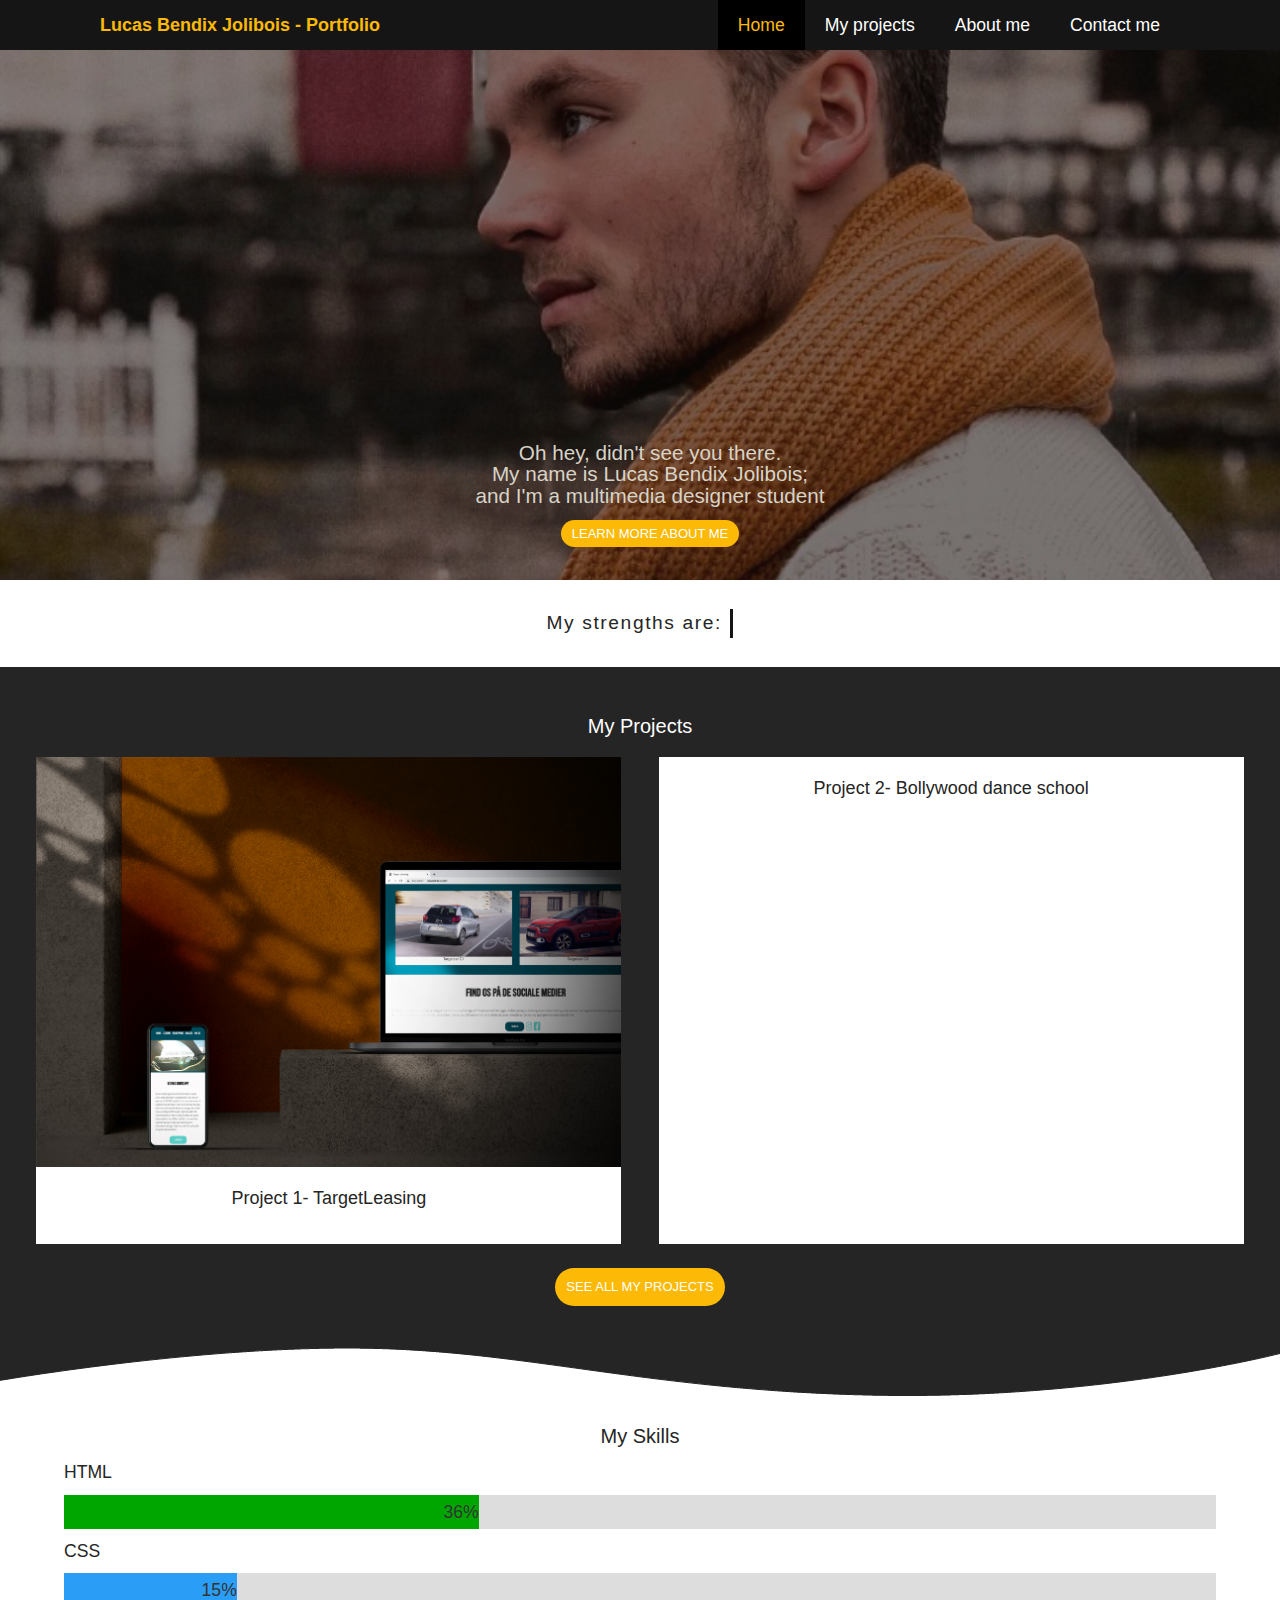
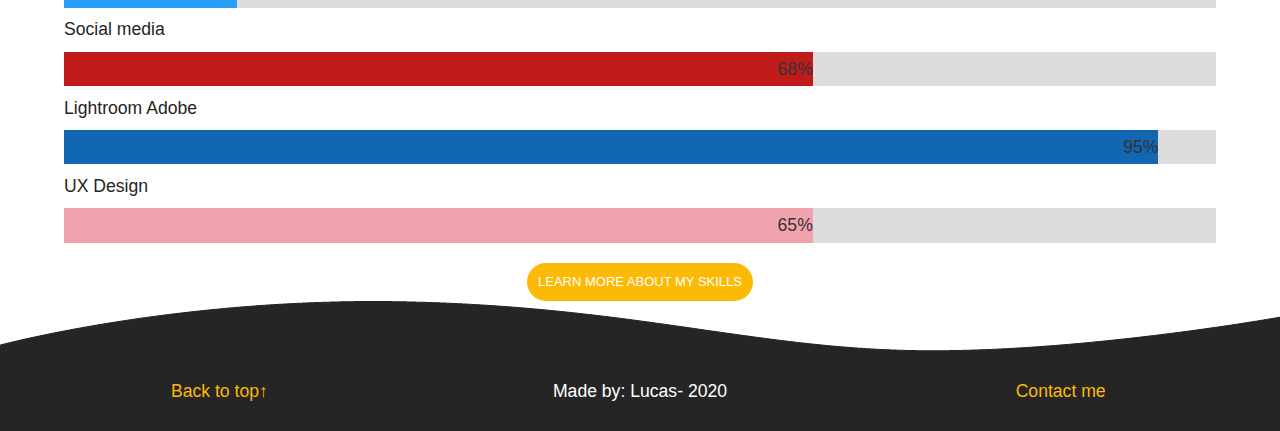
==== commit 83bdeee1: "Finpussede siden så den var mere sematisk korrekt" ====
--- a/index.html
+++ b/index.html
@@ -72,7 +72,7 @@
                 <ul>
                     <li>
                         <div class="card"> 
-                            <img class="image" src="targetleasing.jpg" alt="" width="auto" height="200px">
+                            <img class="image" src="targetleasing.jpg" alt="" >
                             <!--<a id="img-targetleasing" href="#">*/-->
                             <h3 class="card-title">Project 1- TargetLeasing</h3>
                         <!--</a>-->
@@ -80,7 +80,7 @@
                     </li>
                     <li>
                         <div class="card">
-                            <img class="image" src="bollywood.png"  alt="" width="auto" height="200px">
+                            <img class="image" src="bollywood.png"  alt="" >
                             <h3 class="card-title">Project 2- Bollywood dance school</h3>
                         </div>
                     </li>
@@ -93,7 +93,7 @@
             <!--SECTION D-->
             <section class="section-d">
                 <div class="section-c-end-1">
-                    <img class="image-2" src="ting.png"  alt="" width="auto" height="200px">
+                    <img class="image-2" src="ting.png"  alt="" >
                 </div>
                 <h2 id="skill-title" class="content-title">My Skills</h2>
                 <div class="container-d">
@@ -137,7 +137,7 @@
                         <!--SECTION E/ footer-->
                         <section class="section-e">
                             <div class="section-d-end-1">
-                                <img id="footer-bølge" class="image-2" src="ting2.png"  alt="" width="auto" height="200px">
+                                <img id="footer-bølge" class="image-2" src="ting2.png"  alt="">
                             </div>
                         </section>
 
@@ -146,9 +146,9 @@
                         <footer id="footer">
                             
                             <ul id="foot">
-                                <li id="contact-footer"><a href="#section-a">Back to top↑</a></li>
+                                <li><a href="#section-a">Back to top↑</a></li>
                                 <li id="made-by">  Made by: Lucas- 2020</li>
-                                <li id="contact-footer"><a href="contact-me.html">Contact me</a></li>
+                                <li><a href="contact-me.html">Contact me</a></li>
                             </ul>
                         </footer>
                         
--- a/style.css
+++ b/style.css
@@ -3,83 +3,101 @@
 /*Core style*/
 body{
     margin: 0;
-    font-family: Helvetica, sans-serif;
-    text-align: center;
-    font-size: 1.1em;
-    line-height: 1.5;
-    background: #fff;
-    color: #ffffff;
+    font-family: Helvetica, sans-serif; /*the fonttype (same as in xd*/
+    text-align: center; /*puts the text in the center*/
+    font-size: 1.1em; /*the main size of the font*/
+    line-height: 1.5; /*length between lines*/
+    background: #fff; /*background color*/
+    color: #ffffff; /*text color*/
 }
 
 /*Navigation*/
 header{
-    position: absolute;
-    top: 0;
-    left: 0;
-    padding: 0 100px;
-    background: #151515;
-    width: 100%;
-    box-sizing: border-box;
+    position: absolute; /*makes it visible, without this, the nav bar would just have the same color as the background*/
+    top: 0; /*does so thhere is no white space on the top*/
+    left: 0; /*placement of the navbar*/
+    padding: 0 100px; /*placement of the nav-bar*/
+    background: #151515; /*background color of the nav bar*/
+    width: 100%; /*how much the nav bar should fill of the screen in width*/
+    box-sizing: border-box; /*turns it into boxes*/
 }
 
 /*logo in the navigation*/
 header .logo{
-    color: orange;
-    height: 50px;
-    line-height: 50px;
-    font-size: 18px;
-    float: left;
-    font-weight: bold;
+    color: #FCB905; /*font color in nav-bar*/
+    height: 50px; /*height of the nav-bar*/
+    line-height: 50px; /*lineheight in the nav-bar*/
+    font-size: 18px; /*size of the font*/
+    float: left; /*placement of the name in the nav-bar (Lucas Bendix Jolibois Portfolio)*/
+    font-weight: bold; /*makes the text bold in the name of the nav*/
 }
 
 /*push the menu options to the right*/
 header nav{
-    float: right;
+    float: right; /*pushes the navigation options to the right*/
 }
 
 /*display flex*/
 header nav ul{
-    margin: 0;
-    padding: 0;
-    display: flex;
+    margin: 0; /*removes margin*/
+    padding: 0; /*removes padding*/
+    display: flex; /*dispay flex puts the navigation enxt to eachother in a line*/
 }
 
 /*removed liststyle*/
 header nav ul li{
-    list-style: none;
+    list-style: none; /*does so that it isnt displayed in a list style*/
 }
 
 /*adapted the menu optiosn to the nav bar on desktop*/
 header nav ul li a{
-    height: 50px;
-    line-height: 50px;
-    padding: 0 20px;
-    color: #fff;
-    text-decoration: none;
-    display: block;
+    height: 50px; /*height of the nav*/
+    line-height: 50px; /*lineheight of the bar*/
+    padding: 0 20px; /*padding between nav menu options*/
+    color: #fff; /*color of nav*/
+    text-decoration: none; /*no text decoration*/
+    display: block; /*displays it as a block around the different nav options*/
 }
 
 /*added a hover effect and a location effect*/
 header nav ul li a:hover,
 header nav ul li a.active{
-    color: orange;
-    background: #000000;
+    color: #FCB905; /*turnes the text on nav orange when hover is activated*/
+    background: #000000; /*turnes the background on nav black when hover is activated*/
 }
 
 /*added the bruger menu to the menubare and removed it for desktop*/
 .burger-menu{
-    color: #fff;
-    float: right;
+    color: #fff; /*white burger menu*/
+    float: right; /*pushes the burger menu to the right*/
     line-height: 50px;
     font-size: 24px;
-    cursor: pointer;
-    display: none;
+    cursor: pointer; /*shows that it is clickable*/
+    display: none; /*removes the visibility of the bruger menu when its on desktop*/
 }
 
 /*BTN*/
 .btn{
+    text-decoration: none; /*removes text decoration on the button so that it doesnt look like a standart a*/
+    background: #FCB905; /*adds a background to the button*/
+    display: inline-block; /*doesnt so thatit is inline and in blockstyle so that there is space around it*/
+    color: #ffff; /*color of button*/
+    padding: 0.7375em 0.85em; /*the padding of the button on top button and sides*/
+    border-radius: 2em; /*the border radius whihc is that gives it the round corners*/
+    font-size: 9.6px; /*size of the button*/
+    margin: 0.5em 0; /*location of the button*/
+    padding-bottom: 0.7375em; /*gives it abit of space at the bottom*/
+}
+
+.btn:hover{
+    color: #FCB905; /*adds a hover effect which makes hte button orange*/
+    background: #111111; /*gives it black text*/
+}
+
+/*styling for the second button*/
+.btn2{
     text-decoration: none;
-    background: orange;
+    background: #FCB905;
     display: inline-block;
     color: #ffff;
     padding: 0.7375em 0.85em;
@@ -89,55 +107,40 @@
     padding-bottom: 0.7375em;
 }
 
-.btn:hover{
-    color: orange;
-    background: #111111;
-}
-
-.btn2{
-    text-decoration: none;
-    background: orange;
-    display: inline-block;
-    color: #ffff;
-    padding: 0.7375em 0.85em;
-    border-radius: 2em;
-    font-size: 9.6px;
-    margin: 0.5em 0;
-    padding-bottom: 0.7375em;
-}
-
+/*adds a hover effect to the second button*/
 .btn2:hover{
-    color: orange;
+    color: #FCB905;
     background: #111111;
 }
 
 /*SECTION A*/
 #section-a{
-    min-height: 328px;
-    color: #D8D3C7;
-    text-align: left;
-    line-height: 0.4375em;
-}
-
+    min-height: 328px; /*minimum height of the section a with text and backgroudn pic (this is the height from the section and the the picture itself)*/
+    color: #D8D3C7; /*text color*/
+    text-align: left; 
+    line-height: 0.4375em; /*the line height is section a*/
+}
+
+/*background*/
 #section-a .bg-image{
-    position: absolute;
-    background-image: url("me1.png");
-    display: block;
+    position: absolute; /* makes the position absolute as it is supposed to be a background image*/
+    background-image: url("me1.png"); /*the image for the background*/
+    display: block; /*turns it into a block again*/
     background-color: #333333;
-    background-position: center;
-    background-repeat: no-repeat;
-    background-size: cover;
-    margin-top: 50px;
-    width: 100%;
-    height: 328px;
-    z-index: -1;
-    opacity: 1;
+    background-position: center; /*centers the background*/
+    background-repeat: no-repeat; /*no repeat as i only want it once in section a*/
+    background-size: cover; /*i want it to cover the section within the given height*/
+    margin-top: 50px; /*giv it a margin top so that it isnt behind the nav bar*/
+    width: 100%; /*WANT IT TO FILL 100% of the width of the screen*/
+    height: 328px; /*height of the background so that it isnt too zoomed out and so that it covers the given section the way that it should*/
+    z-index: -1; /*puts the background behind rather than infront*/
+    opacity: 1; /*so that it is visible*/
     }
     
     .content-text{
-    padding-top: 265px;
+    padding-top: 265px; /*gives it the placement on the screen that it need to look as on the xd mockup*/
     margin-left: 20px;
-    text-align: center;
+    text-align: center; /*centers the text*/
     font-size: 16px;
 }
 
@@ -146,7 +149,7 @@
         padding-bottom: 0;
         font-size: 0.9em;
         font-family: Helvetica, sans-serif;
-        font-weight: normal;
+        font-weight: normal; /*so that it has a normal fonttype*/
     }
     
     #section-a .content-wrap{
@@ -166,26 +169,27 @@
 
     .container h1{
         font-size: 1.2rem;
-        font-weight: lighter;
+        font-weight: lighter; /*gives the font a lighter look rather than bolder*/
         letter-spacing: 0.1rem;
         text-align: center;
-        overflow: hidden;
-        padding: 1rem;
+        overflow: hidden; /*hides it so that you dont see everything all at once*/
+        padding: 1rem; /*padding of top and bottom*/
         color: #252525;
     }
 
+    /*the orange text that is being typed*/
     .typed-text{
-        font-weight: lighter;
-        color: orange;
+        font-weight: lighter; 
+        color: #FCB905;
     }
 
     /*the blink type animation*/
     .writting-cursor{
-        display: inline-block;
+        display: inline-block; /*makes the blinking animation less thick*/
         width: 3px;
         background-color: #151515;
         margin-left: 0.1rem;
-        animation: blink 1s infinite;
+        animation: blink 1s infinite; /*makes it blink for 1sec infinitly so that it won't ever stop*/
     }
 
     .writting-cursor.typing{
@@ -202,11 +206,11 @@
     }
 
 
-
+/*images in index*/
     #body-index img{
-        display: block;
-        width: 100%;
-        height: auto;
+        display: block; /*displays it as a block*/
+        width: 100%; /*want the image to be 100% so that you see everything on the image*/
+        height: auto; /*auto so that the height depends on the width*/
     }
     
     /*Section C*/
@@ -215,12 +219,14 @@
         padding: 20px 1em 17px;
     }
 
+    /*the title pn homepage saying my projects*/
     #section-c h2{
         font-size: 20px;
         font-weight: lighter;
         margin-top: 24px;
     }
 
+    /*title of projects*/
     #section-c .card-title{
         font-size: 18px;
         font-family: Helvetica, sans-serif;
@@ -228,7 +234,7 @@
         padding-bottom: 14px;
         padding-top: -15px;
     }
-    
+    /*projects*/
     #section-c ul{
         list-style: none;
         margin: 0;
@@ -246,14 +252,15 @@
     }
 
 /*SECTION D*/
+/*dark wave*/
 
     .section-d{
-        box-sizing: border-box;
+        box-sizing: border-box; /*turns it into a border-box*/
     }
 
     .section-c-end-1{
-        margin-top: -1px;
-        display: block;
+        margin-top: -1px; /*placement of the dark wave*/
+        display: block; /*makes it visible*/
     }
     .container-d p{
         color: #252525;
@@ -263,12 +270,12 @@
 
     .container-d{
         margin-top: 1em;
-        margin-left: 5%;
-        width: 90%;
+        margin-left: 5%; /*spacing on left seide*/
+        width: 90%; /*how big it should be compared to the width of the screen*/
     }
 
     .skill-p{
-        text-align: left;
+        text-align: left; /*puts the title of my skill to the left*/
         color: #252525;
     }
 
@@ -280,52 +287,52 @@
     }
 
     .skill-container{
-        width: 100%;
-        background: #ddd;
+        width: 100%; /*sizing*/
+        background: #ddd; /*color of skill bar container*/
     }
 
     .skill{
         text-align: right;
         padding-top: 4px;
         padding-bottom: 4px;
-        color: #333333;
+        color: #333333; /*precent color*/
     }
 
     .html{
-        width: 36%;
-        background-color: #00A600;
+        width: 36%; /*width of the skill itself*/
+        background-color: #00A600; /*color that showcases my skill*/
     }
 
     .CSS{
-        width: 15%;
-        background-color: #2a9df6;
+        width: 15%;/*width of the skill itself*/
+        background-color: #2a9df6;/*color that showcases my skill*/
     }
 
     .social-media{
-        width: 68%;
-        background-color: #c01b1b;
+        width: 68%;/*width of the skill itself*/
+        background-color: #c01b1b;/*color that showcases my skill*/
     }
 
     .social-media{
-        width: 65%;
-        background-color: #c01b1b;
+        width: 65%;/*width of the skill itself*/
+        background-color: #c01b1b;/*color that showcases my skill*/
     }
 
     .lightroom{
-        width: 95%;
-        background-color: #1167b1;
+        width: 95%;/*width of the skill itself*/
+        background-color: #1167b1;/*color that showcases my skill*/
     }
 
     .ux-design{
-        width: 65%;
-        background-color: #f1a3ad;
+        width: 65%;/*width of the skill itself*/
+        background-color: #f1a3ad;/*color that showcases my skill*/
     }
 
 
     /*btn for skills*/
     .btn3{
         text-decoration: none;
-        background: orange;
+        background: #FCB905;
         display: inline-block;
         color: #ffff;
         padding: 0.7375em 0.85em;
@@ -336,20 +343,18 @@
     }
     
     .btn3:hover{
-        color: orange;
+        color: #FCB905;
         background: #111111;
     }
 
     /*SECTION E*/
     #footer-bølge{
-        margin-top: -7px;
-        display: block;
+        margin-top: -7px; /*placement of the second wave*/
+        display: block; /*turn it into a block to amke it visible*/
     }
 
 
  /*FOOTER*/
-
-
  #footer{
     padding: 0.6em;
     padding-bottom: 1.5em;
@@ -363,7 +368,7 @@
 }
 
 #footer a{
-    color: orange;
+    color: #FCB905;
     text-decoration: none;
 }
 
@@ -380,17 +385,17 @@
 }
 
 #foot{
-    display: grid;
-    grid-gap: 3px;
+    display: grid; /*displays the grid*/
+    grid-gap: 3px; /*the added gap in between*/
     padding: 0;
     list-style: none;
-    grid-template-columns: 1fr  1fr 1fr ; 
-}
-
-
-
-
-/*@media for samller devices such as iphone SE*/
+    grid-template-columns: 1fr  1fr 1fr ; /*the way that it should be displayed. this splits it into 3 parts that have the same length between eachother*/
+}
+
+
+
+
+/*@media for samller devices such as iphone SE*/ /*mainly for the homepage and nav bar*/
 @media (max-width: 320px){
     header .logo{
         font-size: 18px; 
@@ -476,7 +481,7 @@
   padding: 1.5rem; /*around the button*/
   font-size: 1.2rem; 
   text-align: center; /*centers the button*/
-  color: orange; /*color of text from button*/
+  color: #FCB905; /*color of text from button*/
   background: #333333; /*background of button*/
   border: none; /*no borders*/
   border-radius: 0rem; /*makes the button rectangle*/
@@ -495,7 +500,7 @@
 
 .card-btn1:hover,
 .card-btn1:active { /*activates the hover so that the buttons has an hover effect*/
-    background-color: orange;
+    background-color: #FCB905;
     color: #252525;
 }
 
@@ -611,7 +616,7 @@
     overflow: hidden;
     padding: 1rem;
     font-family: 'Helvetica', sans-serif;
-    color: orange;
+    color: #FCB905;
 
 
 }
@@ -742,9 +747,6 @@
 
 
 
-
-
-
 .cards2 {
   display: flex; /*flexes the cards so that they are in collumns*/
   flex-wrap: wrap; /*wraps it up in a way they puts it in rows*/
@@ -832,7 +834,7 @@
 
 /*only affects my mail*/
 p .mail{
-    color: orange; /*chnages the color of my mail in the paragraph*/
+    color: #FCB905; /*chnages the color of my mail in the paragraph*/
 }
 
 
@@ -886,7 +888,7 @@
   /* hover effect when the mouse is on the button*/
   input[type=submit]:hover { /*once again the button is a type=submit*/
     columns: #252525; /*color of the text when the mouse is above the button*/
-    background-color: orange; /*color that the button chnages into once the mouse is aboce it*/
+    background-color: #FCB905; /*color that the button chnages into once the mouse is aboce it*/
   }
   
  
@@ -989,7 +991,7 @@
 
         .btn, .btn2, .btn3{
             text-decoration: none;
-            background: orange;
+            background: #FCB905;
             display: inline-block;
             color: #ffff;
             padding: 0.7375em 0.85em;
